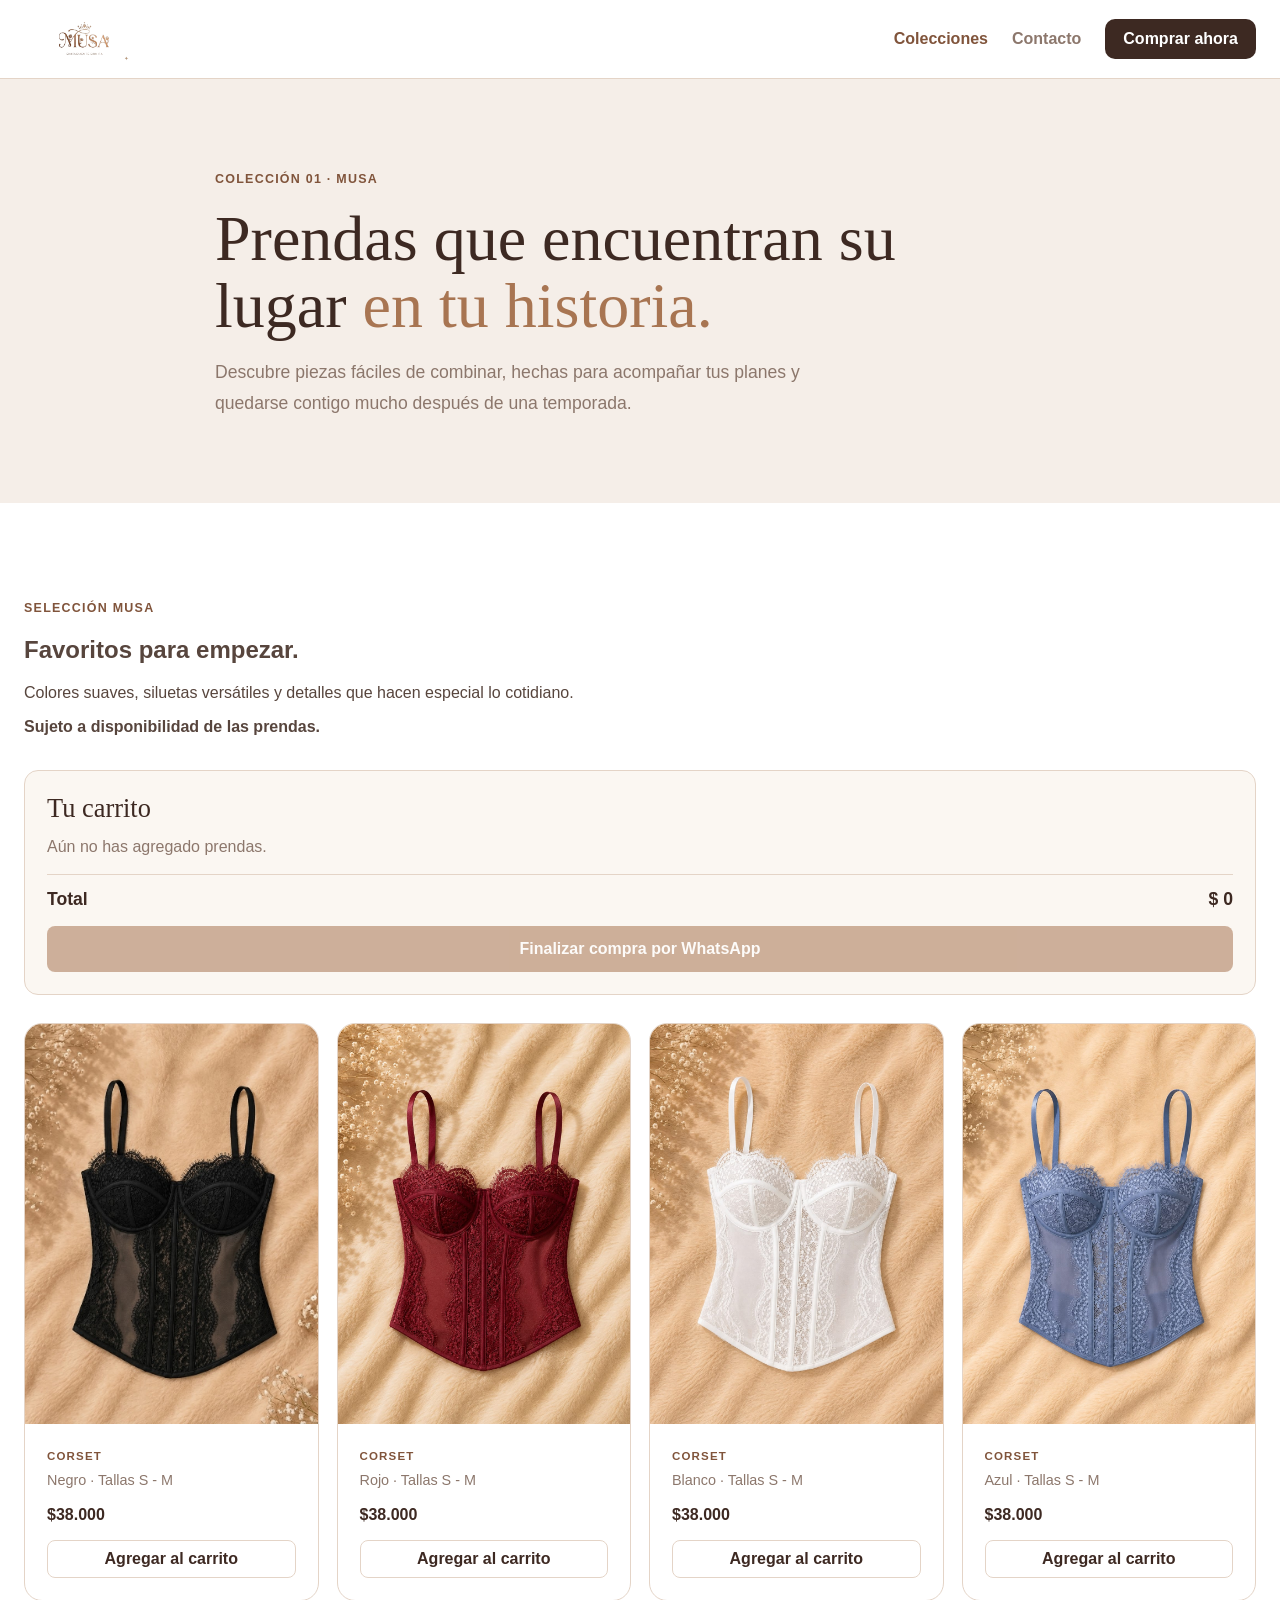
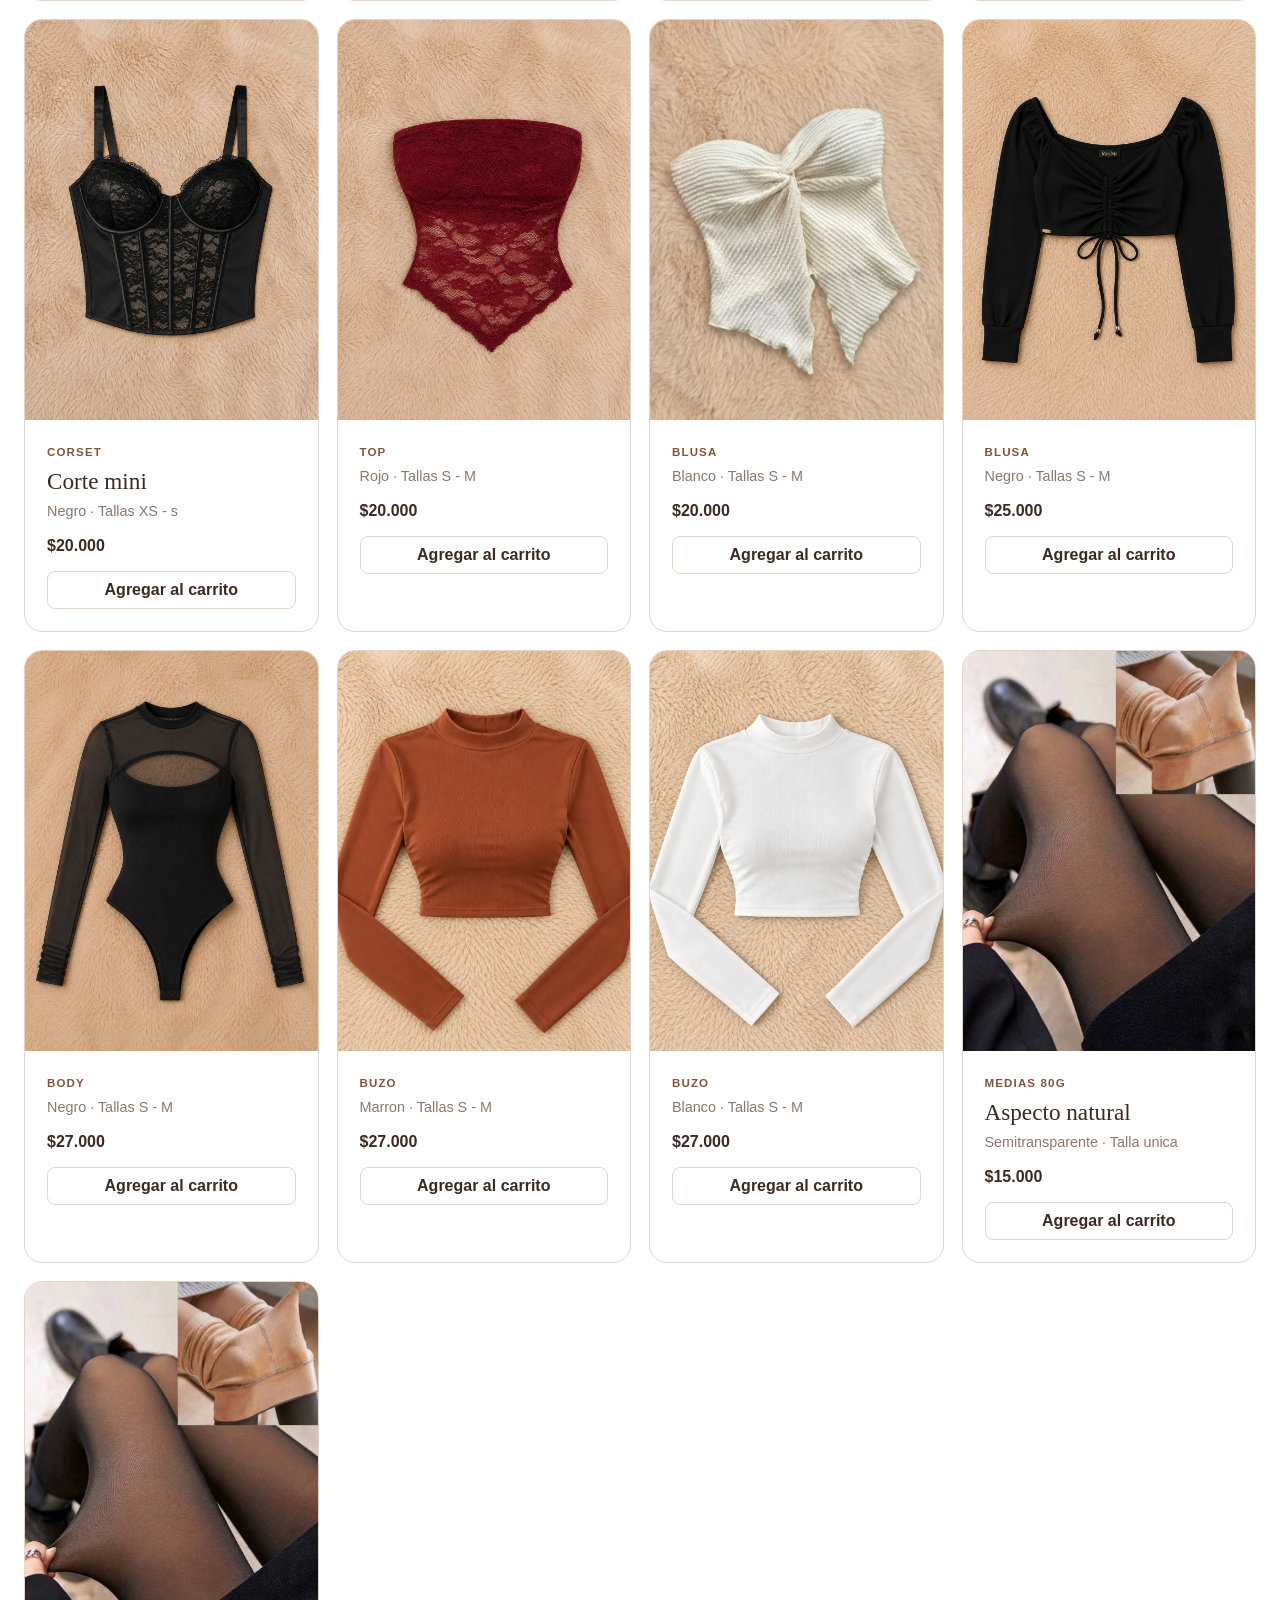
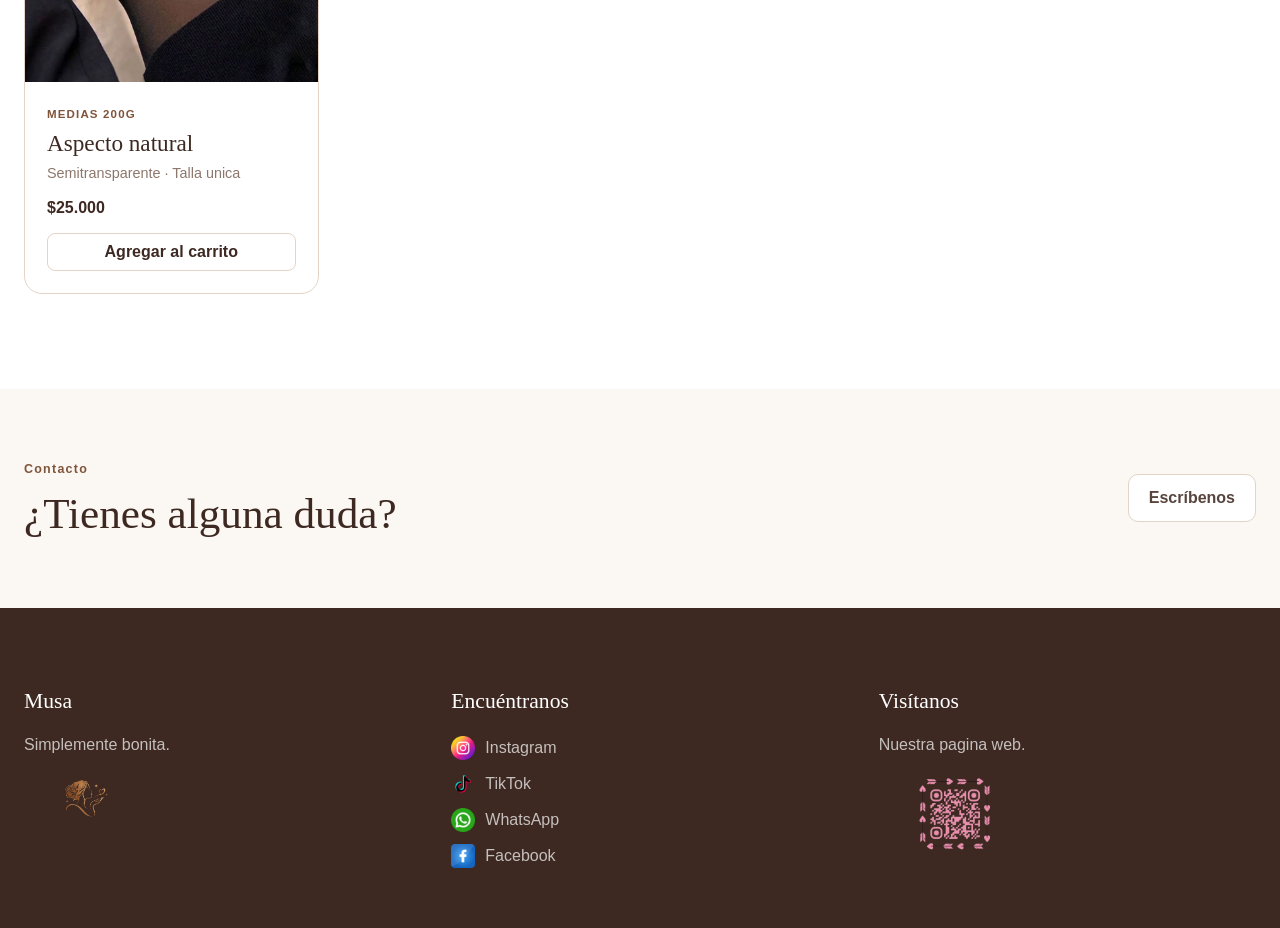
==== colecciones.html @ 5dcdea8c "feat: actualización inventario 6/11/2026" ====
<!DOCTYPE html>
<html lang="es">

<head>
    <meta charset="UTF-8">
    <meta name="viewport" content="width=device-width, initial-scale=1.0">
    <link rel="stylesheet" href="styles.css">
    <title>Colecciones | Musa</title>
</head>

<body class="collection-page">
    <header class="header">
        <div class="container header-container">
            <a class="brand" href="index.html" aria-label="Musa, inicio">
                <img class="brand-logo" src="assets/logo.png" alt="Logo Musa">
            </a>
            <nav class="nav" aria-label="Navegación principal">
                <a class="nav-current" href="colecciones.html" aria-current="page">Colecciones</a>
                <a href="index.html#contacto">Contacto</a>
                <a class="nav-cta" href="#destacados">Comprar ahora</a>
            </nav>
        </div>
    </header>

    <main>
        <section class="collection-hero">
            <div class="container collection-hero-inner">
                <span class="eyebrow">COLECCIÓN 01 · MUSA</span>
                <h1>Prendas que encuentran su lugar <span>en tu historia.</span></h1>
                <p>Descubre piezas fáciles de combinar, hechas para acompañar tus planes y quedarse contigo mucho
                    después de una temporada.</p>
            </div>
        </section>

        <section class="collection-content" id="destacados">
            <div class="container">
                <header class="section-heading collection-heading">
                    <span class="section-label">SELECCIÓN MUSA</span>
                    <h2>Favoritos para empezar.</h2>
                    <p>Colores suaves, siluetas versátiles y detalles que hacen especial lo cotidiano.</p>
                    <p><strong>Sujeto a disponibilidad de las prendas.</strong></p>
                </header>

                <div class="product-grid">

                    <article class="product-card">
                        <div class="product-art"><img src="assets/corsetnegro.jpeg" alt="Corset rojo Musa"></div>
                        <div class="product-info">
                            <span class="product-type">Corset</span>
                            <h3></h3>
                            <p>Negro · Tallas S - M</p>
                            <strong>$38.000</strong>
                        </div>
                    </article>

                    <article class="product-card">
                        <div class="product-art"><img src="assets/corsetrojo.jpeg" alt="Corset rojo Musa"></div>
                        <div class="product-info">
                            <span class="product-type">Corset</span>
                            <h3></h3>
                            <p>Rojo · Tallas S - M</p>
                            <strong>$38.000</strong>
                        </div>
                    </article>

                    <article class="product-card">
                        <div class="product-art"><img src="assets/corsetblanco.jpeg" alt="Corset blanco Musa"></div>
                        <div class="product-info">
                            <span class="product-type">Corset</span>
                            <h3></h3>
                            <p>Blanco · Tallas S - M</p>
                            <strong>$38.000</strong>
                        </div>
                    </article>

                    <article class="product-card">
                        <div class="product-art"><img src="assets/corsetazul.jpeg" alt="Corset azul Musa"></div>
                        <div class="product-info">
                            <span class="product-type">Corset</span>
                            <h3></h3>
                            <p>Azul · Tallas S - M</p>
                            <strong>$38.000</strong>
                        </div>
                    </article>

                    <!-- <article class="product-card">
                        <div class="product-art"><img src="assets/corsetmarron.jpeg" alt="Falda Musa"></div>
                        <div class="product-info">
                            <span class="product-type">Corset</span>
                            <h3></h3>
                            <p>Marron · Tallas S - M</p>
                            <strong>$38.000</strong>
                        </div>
                    </article> -->

                    <article class="product-card">
                        <div class="product-art"><img src="assets/corsetnegrocorto.jpeg" alt="Corset negro corto Musa"></div>
                        <div class="product-info">
                            <span class="product-type">Corset</span>
                            <h3>Corte mini</h3>
                            <p>Negro · Tallas XS - s</p>
                            <strong>$20.000</strong>
                        </div>
                    </article>


                    <article class="product-card">
                        <div class="product-art"><img src="assets/topRojo.jpg" alt=""></div>
                        <div class="product-info">
                            <span class="product-type">Top</span>
                            <h3></h3>
                            <p>Rojo · Tallas S - M</p>
                            <strong>$20.000</strong>
                        </div>
                    </article>

                    <article class="product-card">
                        <div class="product-art"><img src="assets/blusaangel.jpg" alt="Blusa de cuerina Musa"></div>
                        <div class="product-info">
                            <span class="product-type">Blusa</span>
                            <h3></h3>
                            <p>Blanco · Tallas S - M</p>
                            <strong>$20.000</strong>
                        </div>
                    </article>

                    <article class="product-card">
                        <div class="product-art"><img src="assets/blusanegracorta.jpeg" alt="Blusa negra corta Musa"></div>
                        <div class="product-info">
                            <span class="product-type">Blusa</span>
                            <h3></h3>
                            <p>Negro · Tallas S - M</p>
                            <strong>$25.000</strong>
                        </div>
                    </article>


                    <!-- <article class="product-card">
                        <div class="product-art"><img src="assets/blusaMarron.jpg" alt=""></div>
                        <div class="product-info">
                            <span class="product-type">Blusa</span>
                            <h3></h3>
                            <p>Marron · Tallas S - M </p>
                            <strong>$25000</strong>
                        </div>
                    </article>

                    <article class="product-card">
                        <div class="product-art"><img src="assets/blusanegra.jpeg" alt=""></div>
                        <div class="product-info">
                            <span class="product-type">Blusa</span>
                            <h3></h3>
                            <p>Negro · Tallas S - M </p>
                            <strong>$25000</strong>
                        </div>
                    </article> -->

                    <!-- <article class="product-card">
                        <div class="product-art"><img src="assets/blusaBeige.jpg" alt=""></div>
                        <div class="product-info">
                            <span class="product-type">Blusa</span>
                            <h3></h3>
                            <p>Beige · Tallas S - M </p>
                            <strong>$27000</strong>
                        </div>
                    </article> -->

                    <article class="product-card">
                        <div class="product-art"><img src="assets/bodynegro.jpeg" alt=""></div>
                        <div class="product-info">
                            <span class="product-type">Body</span>
                            <h3></h3>
                            <p>Negro · Tallas S - M </p>
                            <strong>$27.000</strong>
                        </div>
                    </article>

                    <!-- <article class="product-card">
                        <div class="product-art"><img src="assets/bodynegro2.jpg" alt=""></div>
                        <div class="product-info">
                            <span class="product-type">Body</span>
                            <h3></h3>
                            <p>Negro · Tallas S - M </p>
                            <strong>$27000</strong>
                        </div>
                    </article> -->

                    <!-- <article class="product-card">
                        <div class="product-art"><img src="assets/faldaCuerina.jpg" alt=""></div>
                        <div class="product-info">
                            <span class="product-type">Falda</span>
                            <h3></h3>
                            <p>Negro · Talla M </p>
                            <strong>$26000</strong>
                        </div>
                    </article>

                    <article class="product-card">
                        <div class="product-art"><img src="assets/faldaConShort.jpg" alt=""></div>
                        <div class="product-info">
                            <span class="product-type">Falda</span>
                            <h3></h3>
                            <p>Negro · Tallas S - M </p>
                            <strong>$27000</strong>
                        </div>
                    </article> -->
                    

                    <article class="product-card">
                        <div class="product-art"><img src="assets/buzoCortoCuelloAltoMarron.jpg" alt=""></div>
                        <div class="product-info">
                            <span class="product-type">Buzo</span>
                            <h3></h3>
                            <p>Marron · Tallas S - M </p>
                            <strong>$27.000</strong>
                        </div>
                    </article>

                    <article class="product-card">
                        <div class="product-art"><img src="assets/buzoCortoCuelloAltoBlanco.jpg" alt=""></div>
                        <div class="product-info">
                            <span class="product-type">Buzo</span>
                            <h3></h3>
                            <p>Blanco · Tallas S - M </p>
                            <strong>$27.000</strong>
                        </div>
                    </article>


                    <article class="product-card">
                        <div class="product-art"><img src="assets/medias.jpg" alt="Corset negro Musa"></div>
                        <div class="product-info">
                            <span class="product-type">Medias 80g</span>
                            <h3>Aspecto natural</h3>
                            <p>Semitransparente · Talla unica</p>
                            <strong>$15.000</strong>
                        </div>
                    </article>

                    <article class="product-card">
                        <div class="product-art"><img src="assets/medias.jpg" alt="Corset negro Musa"></div>
                        <div class="product-info">
                            <span class="product-type">Medias 200g</span>
                            <h3>Aspecto natural</h3>
                            <p>Semitransparente · Talla unica</p>
                            <strong>$25.000</strong>
                        </div>
                    </article>

                </div>
            </div>
        </section>

        <section class="collection-note">
            <div class="container collection-note-inner">
                <div>
                    <span class="section-label">Contacto</span>
                    <h2>
                        ¿Tienes alguna duda?
                    </h2>
                </div>
                <a class="secondary-action" href="https://wa.me/573116019896" target="_blank">Escríbenos</a>
            </div>
        </section>
    </main>

    <footer class="footer" id="contacto">
        <div class="container footer-grid">
            <section>
                <h3>Musa</h3>
                <p>Simplemente bonita.</p>
                <img class="brand-logo" src="assets/beso.png" alt="Logo Musa">
            </section>

            <section>
                <h3>Encuéntranos</h3>
                <div class="social-links">
                    <a href="https://www.instagram.com/musacyj/" target="_blank" rel="noopener">
                        <img src="assets/instagram.png" alt="Instagram">
                        <span>Instagram</span>
                    </a>
                    <a href="https://www.tiktok.com/@musac2002" target="_blank" rel="noopener">
                        <img src="assets/tik-tok.png" alt="TikTok">
                        <span>TikTok</span>
                    </a>
                    <a href="https://wa.me/573116019896" target="_blank" rel="noopener">
                        <img src="assets/whatsapp.png" alt="WhatsApp">
                        <span>WhatsApp</span>
                    </a>
                    <a href="https://www.facebook.com/camila.carlosama.789767" target="_blank" rel="noopener">
                        <img src="assets/facebook.png" alt="Facebook">
                        <span>Facebook</span>
                    </a>
                </div>
            </section>

            <section>
                <h3>Visítanos</h3>
                <p>Nuestra pagina web.</p>
                <a href="https://jeffersoncordobap.github.io/catalogo-musa/" target="_blank"><img class="img-footer" src="assets/catalogo-musa.png" alt="pagina-web"></a>
            </section>
        </div>
    </footer>
    <script src="carrito.js"></script>
</body>

</html>
---- styles.css ----
:root {
    --primary: #a87552;
    --primary-hover: #80543b;
    --primary-light: #f3e6dc;
    --navy: #3d2922;
    --text: #57453d;
    --muted: #8c776c;
    --border: #e4d4c7;
    --soft: #fbf7f2;
    --rose-pale: #f5eee8;
    --radius: 18px;
    --container: 1240px;
    --shadow: 0 12px 30px rgba(126, 67, 84, 0.14);
}

* {
    box-sizing: border-box;
}

html {
    scroll-behavior: smooth;
}

body {
    margin: 0;
    color: var(--text);
    background: #fff;
    font-family: 'Trebuchet MS', Arial, sans-serif;
}

a {
    color: inherit;
    text-decoration: none;
}

.container {
    width: min(calc(100% - 48px), var(--container));
    margin-inline: auto;
}

.header {
    position: sticky;
    top: 0;
    z-index: 1000;
    background: rgba(255, 255, 255, .96);
    border-bottom: 1px solid var(--border);
    backdrop-filter: blur(14px);
}

.header-container {
    min-height: 78px;
    display: flex;
    align-items: center;
    justify-content: space-between;
    gap: 28px;
}


.brand-logo {
    width: 120px;
    height: 56px;
    display: block;
    object-fit: contain;
}

.img-footer {
    width: 150px;
    height: 86px;
    display: block;
    object-fit: contain;
}

.nav {
    display: flex;
    align-items: center;
    gap: 24px;
}

.nav a {
    color: var(--muted);
    font-weight: 600;
}

.nav a:hover {
    color: var(--primary-hover);
}

.nav-cta {
    padding: 11px 18px;
    border-radius: 10px;
    background: var(--navy);
    color: #fff !important;
}

.hero {
    padding: 100px 0 115px;
    overflow: hidden;
    background: linear-gradient(110deg, #fff 0%, #fff 55%, var(--soft) 100%);
}

.hero-grid {
    display: grid;
    grid-template-columns: minmax(0, 1.08fr) minmax(380px, .92fr);
    align-items: center;
    gap: 80px;
}

.eyebrow,
.section-label {
    color: var(--primary-hover);
    font-size: .78rem;
    font-weight: 800;
    letter-spacing: .1em;
}

.hero h1 {
    max-width: 720px;
    margin: 18px 0 0;
    color: var(--navy);
    font-family: Georgia, serif;
    font-size: clamp(3rem,5vw, 5rem);
    font-weight: 400;
    line-height: 1.02;
}

.hero h1 span {
    color: var(--primary);
}

.hero-description {
    max-width: 620px;
    color: var(--muted);
    font-size: 1.12rem;
    line-height: 1.75;
}

.hero-actions {
    display: flex;
    flex-wrap: wrap;
    gap: 14px;
    margin-top: 30px;
}

.primary-action,
.secondary-action {
    padding: 14px 20px;
    border-radius: 10px;
    font-weight: 700;
}

.primary-action {
    background: var(--primary);
    color: #fff;
}

.primary-action:hover,
.cta-button:hover {
    background: var(--primary-hover);
}

.secondary-action {
    border: 1px solid var(--border);
    background: #fff;
}

.logo-space {
    min-height: 430px;
    display: grid;
    place-items: center;
    align-content: center;
    gap: 14px;
    border: 1px dashed var(--primary);
    border-radius: 28px;
    background: var(--rose-pale);
    color: var(--primary);
    text-align: center;
}


.logo-space img {
    width: 100%;
    height: 100%;
    max-width: 100%;
    max-height: 100%;
    object-fit: contain;
    display: block;
}

.about {
    padding: 95px 0;
    background: var(--rose-pale);
}

.about .section-heading {
    margin-bottom: 0;
}

.cta {
    padding: 80px 0;
}

.cta-box {
    display: flex;
    align-items: center;
    justify-content: space-between;
    gap: 40px;
    padding: 42px;
    border-radius: 20px;
    background: var(--navy);
    color: #fff;
}

.cta-box h2 {
    max-width: 780px;
    margin: 10px 0 0;
    font-family: Georgia, serif;
    font-weight: 400;
}

.cta-button {
    padding: 14px 20px;
    border-radius: 10px;
    background: var(--primary);
    color: #fff;
    font-weight: 800;
    white-space: nowrap;
}

.footer {
    padding: 60px 0;
    background: var(--navy);
    color: #fff;
}

.footer-grid {
    display: grid;
    grid-template-columns: repeat(3, 1fr);
    gap: 50px;
}

.footer h3 {
    font-family: Georgia, serif;
    font-size: 1.35rem;
    font-weight: 400;
}

.footer p,
.footer a {
    color: rgba(255, 255, 255, .7);
}

.footer a {
    display: block;
    margin-top: 8px;
}

.social-links {
    display: grid;
    gap: 12px;
}

.social-links a {
    display: flex;
    align-items: center;
    gap: 10px;
    margin-top: 0;
}

.social-links img {
    width: 24px;
    height: 24px;
    object-fit: contain;
}

.social-links a:hover {
    color: var(--primary-light);
}

.nav-current {
    color: var(--primary-hover) !important;
}

.collection-hero {
    padding: 90px 0 84px;
    background: var(--rose-pale);
}

.collection-hero-inner {
    max-width: 850px;
}

.collection-hero h1 {
    max-width: 800px;
    margin: 18px 0;
    color: var(--navy);
    font-family: Georgia, serif;
    font-size: clamp(2.8rem, 5vw, 4.8rem);
    font-weight: 400;
    line-height: 1.05;
}

.collection-hero h1 span {
    color: var(--primary);
}

.collection-hero p {
    max-width: 650px;
    margin: 0;
    color: var(--muted);
    font-size: 1.1rem;
    line-height: 1.75;
}

.collection-content {
    padding: 95px 0;
}

.collection-heading {
    margin-bottom: 34px;
}

.product-grid {
    display: grid;
    grid-template-columns: repeat(4, minmax(0, 1fr));
    gap: 18px;
}

.product-card {
    overflow: hidden;
    border: 1px solid var(--border);
    border-radius: var(--radius);
    background: #fff;
    transition: transform .2s, box-shadow .2s;
}

.product-card:hover {
    transform: translateY(-5px);
    box-shadow: var(--shadow);
}

.product-art {
    height: 400px;
    background: var(--rose-pale);
}

.product-art img {
    width: 100%;
    height: 100%;
    display: block;
    object-fit: cover;
    object-position: center;
}

.product-info {
    padding: 22px;
}

.product-type {
    color: var(--primary-hover);
    font-size: .72rem;
    font-weight: 800;
    letter-spacing: .1em;
    text-transform: uppercase;
}

.product-info h3 {
    margin: 8px 0;
    color: var(--navy);
    font-family: Georgia, serif;
    font-size: 1.45rem;
    font-weight: 400;
}

.product-info p {
    margin: 0 0 18px;
    color: var(--muted);
    font-size: .9rem;
}

.product-info strong {
    color: var(--navy);
}

.collection-note {
    padding: 70px 0;
    background: var(--soft);
}

.collection-note-inner {
    display: flex;
    align-items: center;
    justify-content: space-between;
    gap: 32px;
}

.collection-note h2 {
    max-width: 650px;
    margin: 12px 0 0;
    color: var(--navy);
    font-family: Georgia, serif;
    font-size: clamp(1.8rem, 4vw, 2.7rem);
    font-weight: 400;
}

@media (max-width: 1024px) {
    .hero-grid {
        grid-template-columns: 1fr;
    }

    .logo-space {
        min-height: 300px;
    }
}

@media (max-width: 800px) {
    .header-container {
        align-items: flex-start;
        flex-direction: column;
        padding-block: 16px;
    }

    .nav {
        flex-wrap: wrap;
        gap: 14px 20px;
    }

    .product-grid,
    .footer-grid {
        grid-template-columns: 1fr;
    }

    .cta-box {
        align-items: flex-start;
        flex-direction: column;
    }

    .collection-note-inner {
        align-items: flex-start;
        flex-direction: column;
    }
}

@media (max-width: 640px) {
    .container {
        width: min(calc(100% - 28px), var(--container));
    }

    .hero {
        padding: 70px 0;
    }

    .hero h1 {
        font-size: 2.75rem;
    }
}
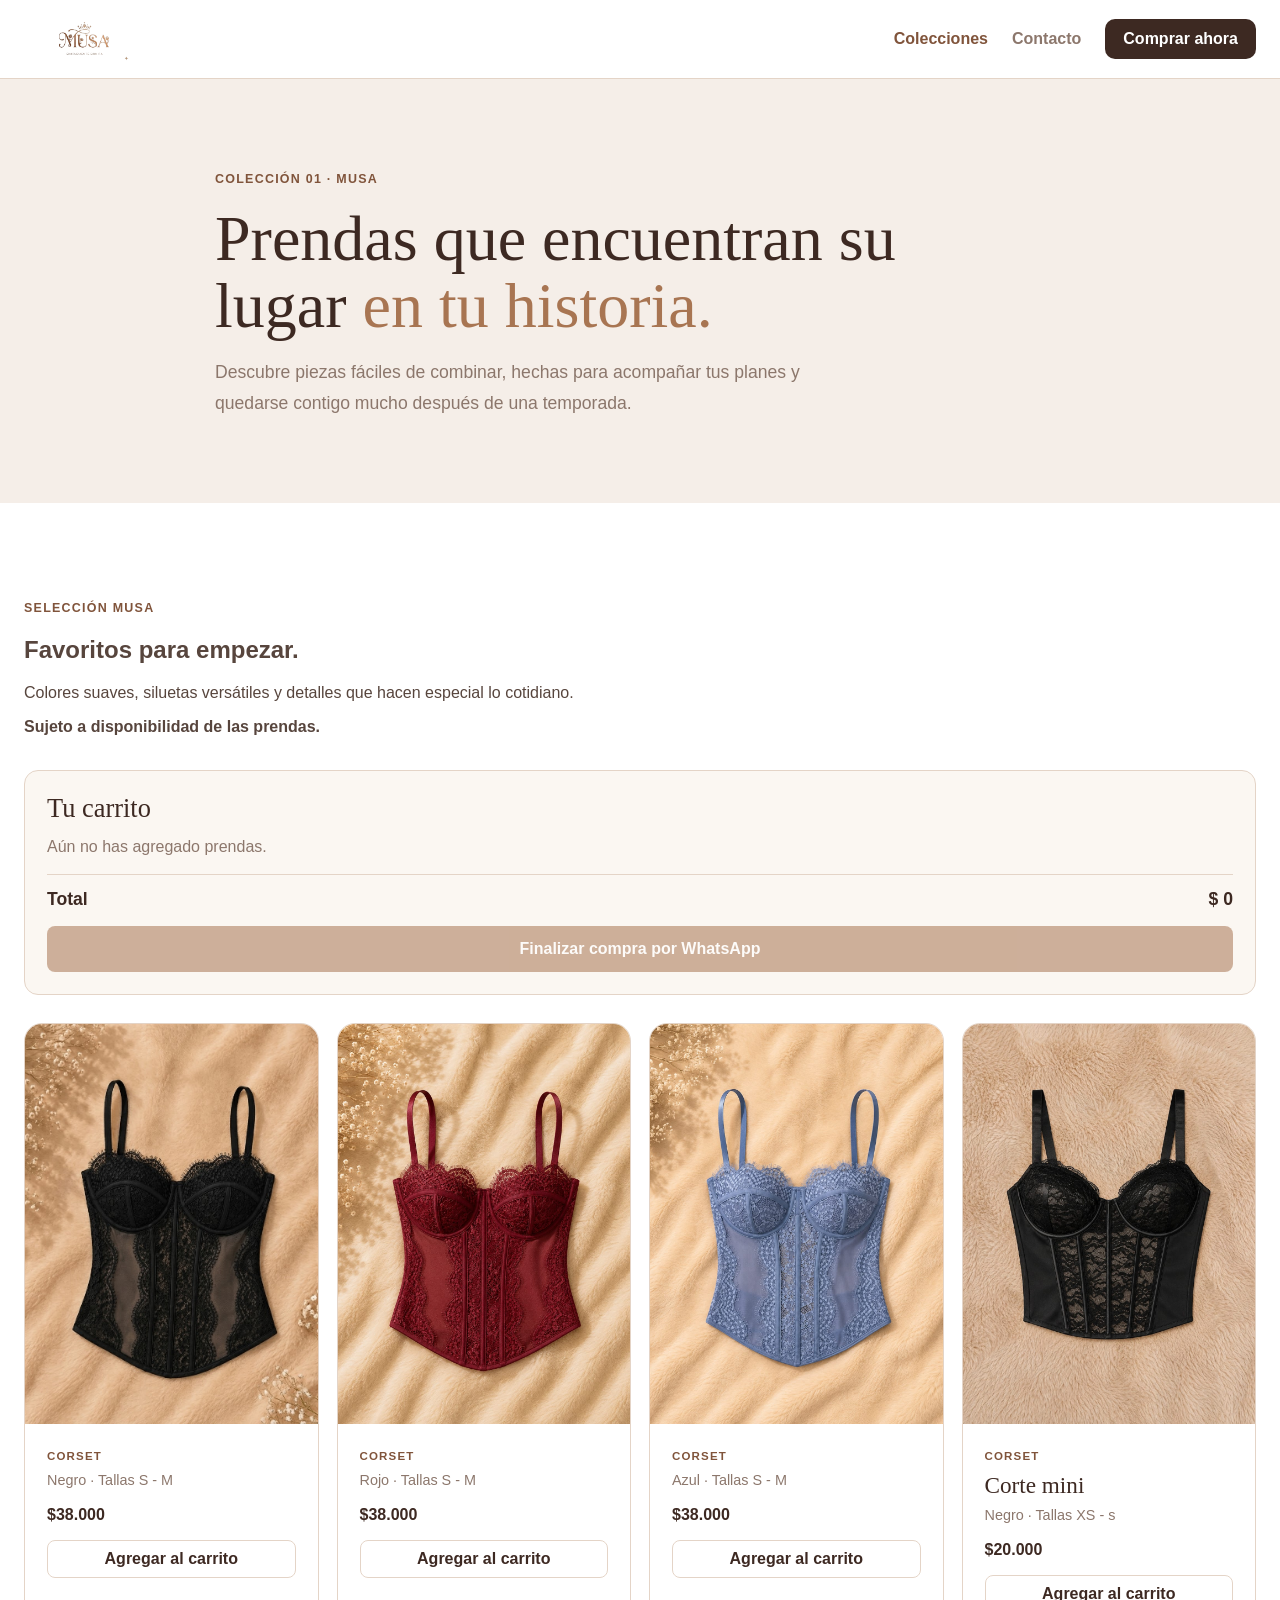
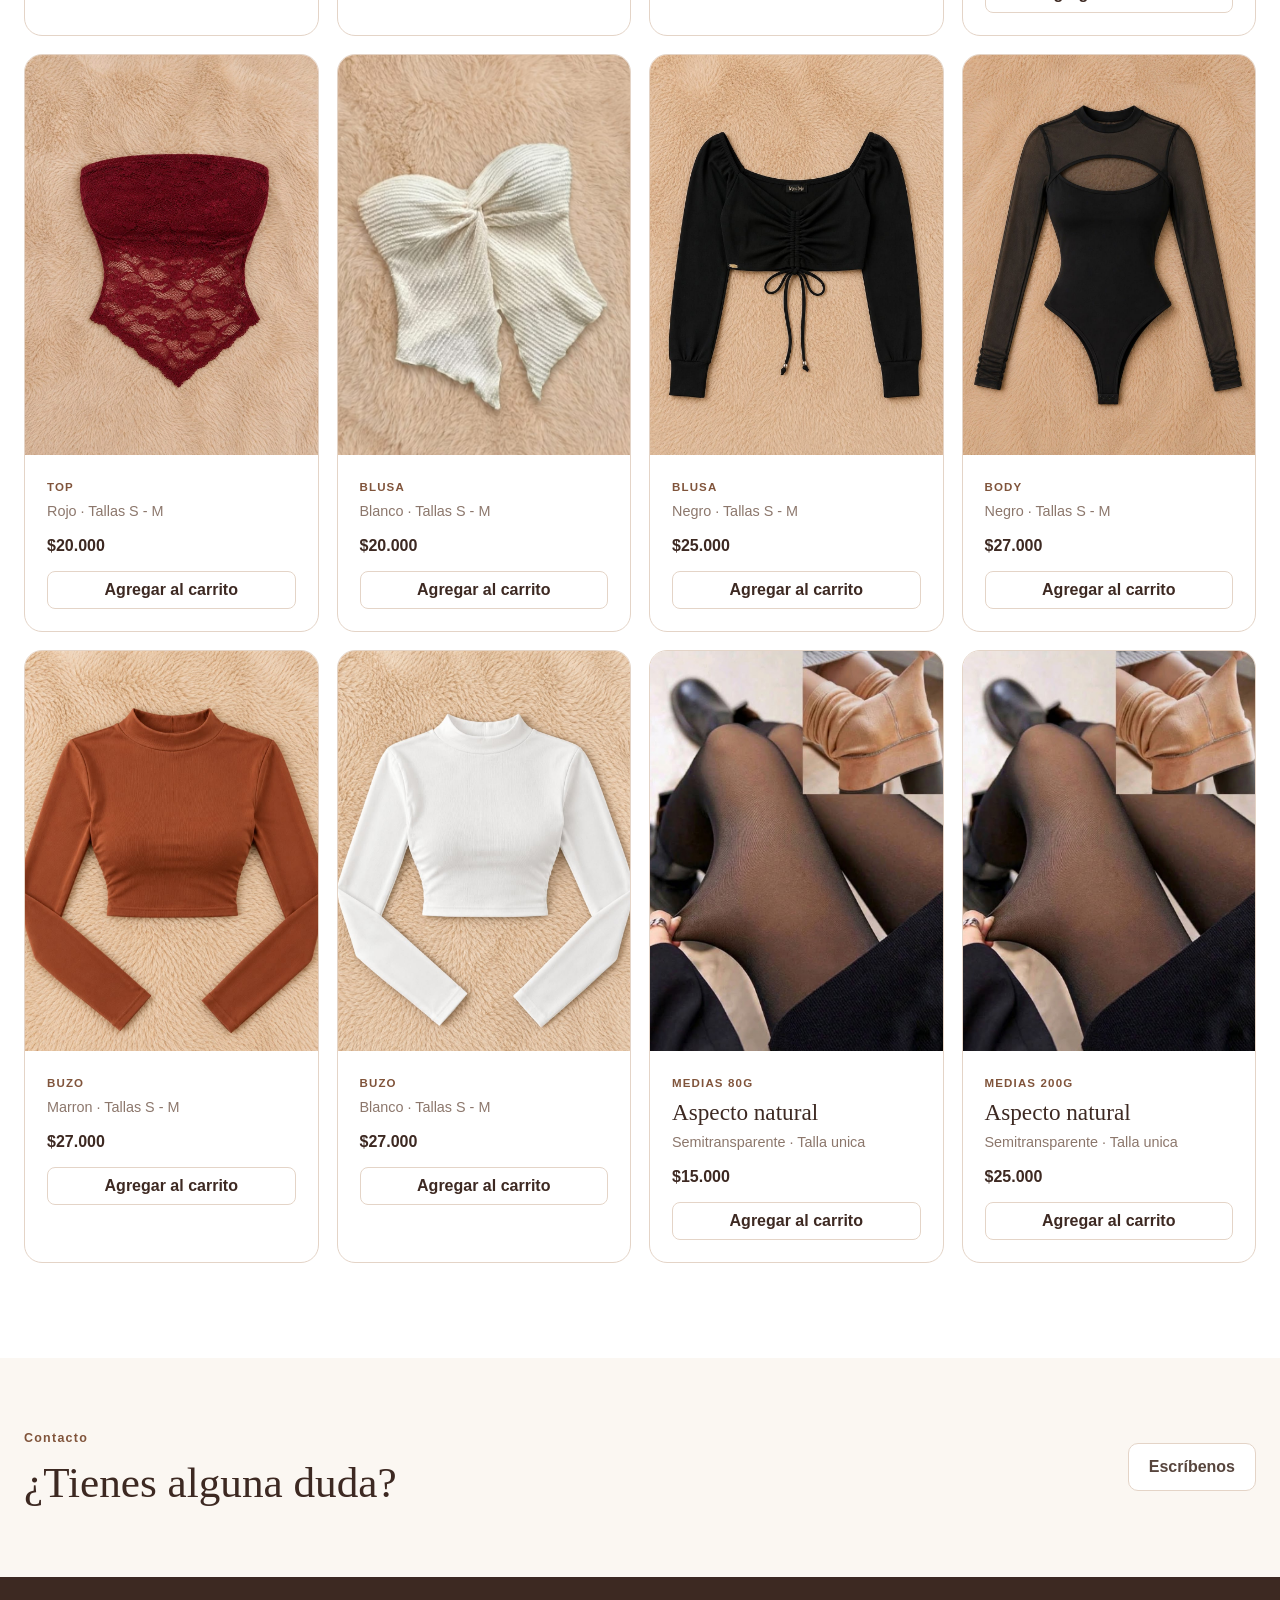
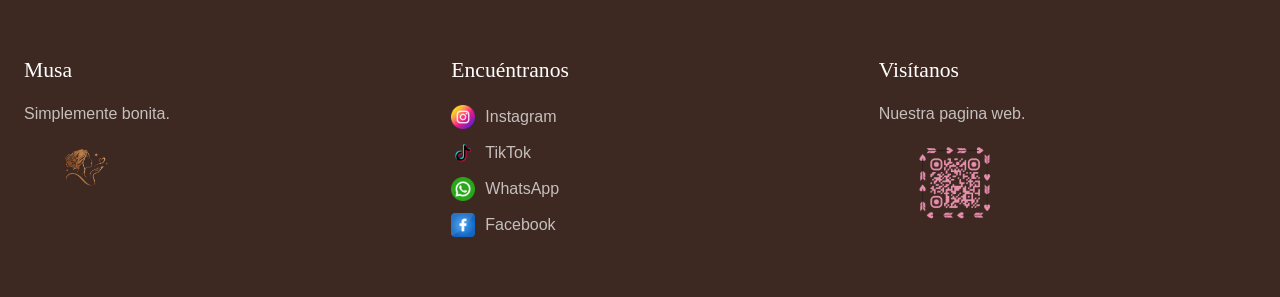
==== commit 8b127320: "feat:actualización 2 inventario 6/11/2026" ====
--- a/colecciones.html
+++ b/colecciones.html
@@ -63,7 +63,7 @@
                         </div>
                     </article>
 
-                    <article class="product-card">
+                    <!-- <article class="product-card">
                         <div class="product-art"><img src="assets/corsetblanco.jpeg" alt="Corset blanco Musa"></div>
                         <div class="product-info">
                             <span class="product-type">Corset</span>
@@ -71,7 +71,7 @@
                             <p>Blanco · Tallas S - M</p>
                             <strong>$38.000</strong>
                         </div>
-                    </article>
+                    </article> -->
 
                     <article class="product-card">
                         <div class="product-art"><img src="assets/corsetazul.jpeg" alt="Corset azul Musa"></div>
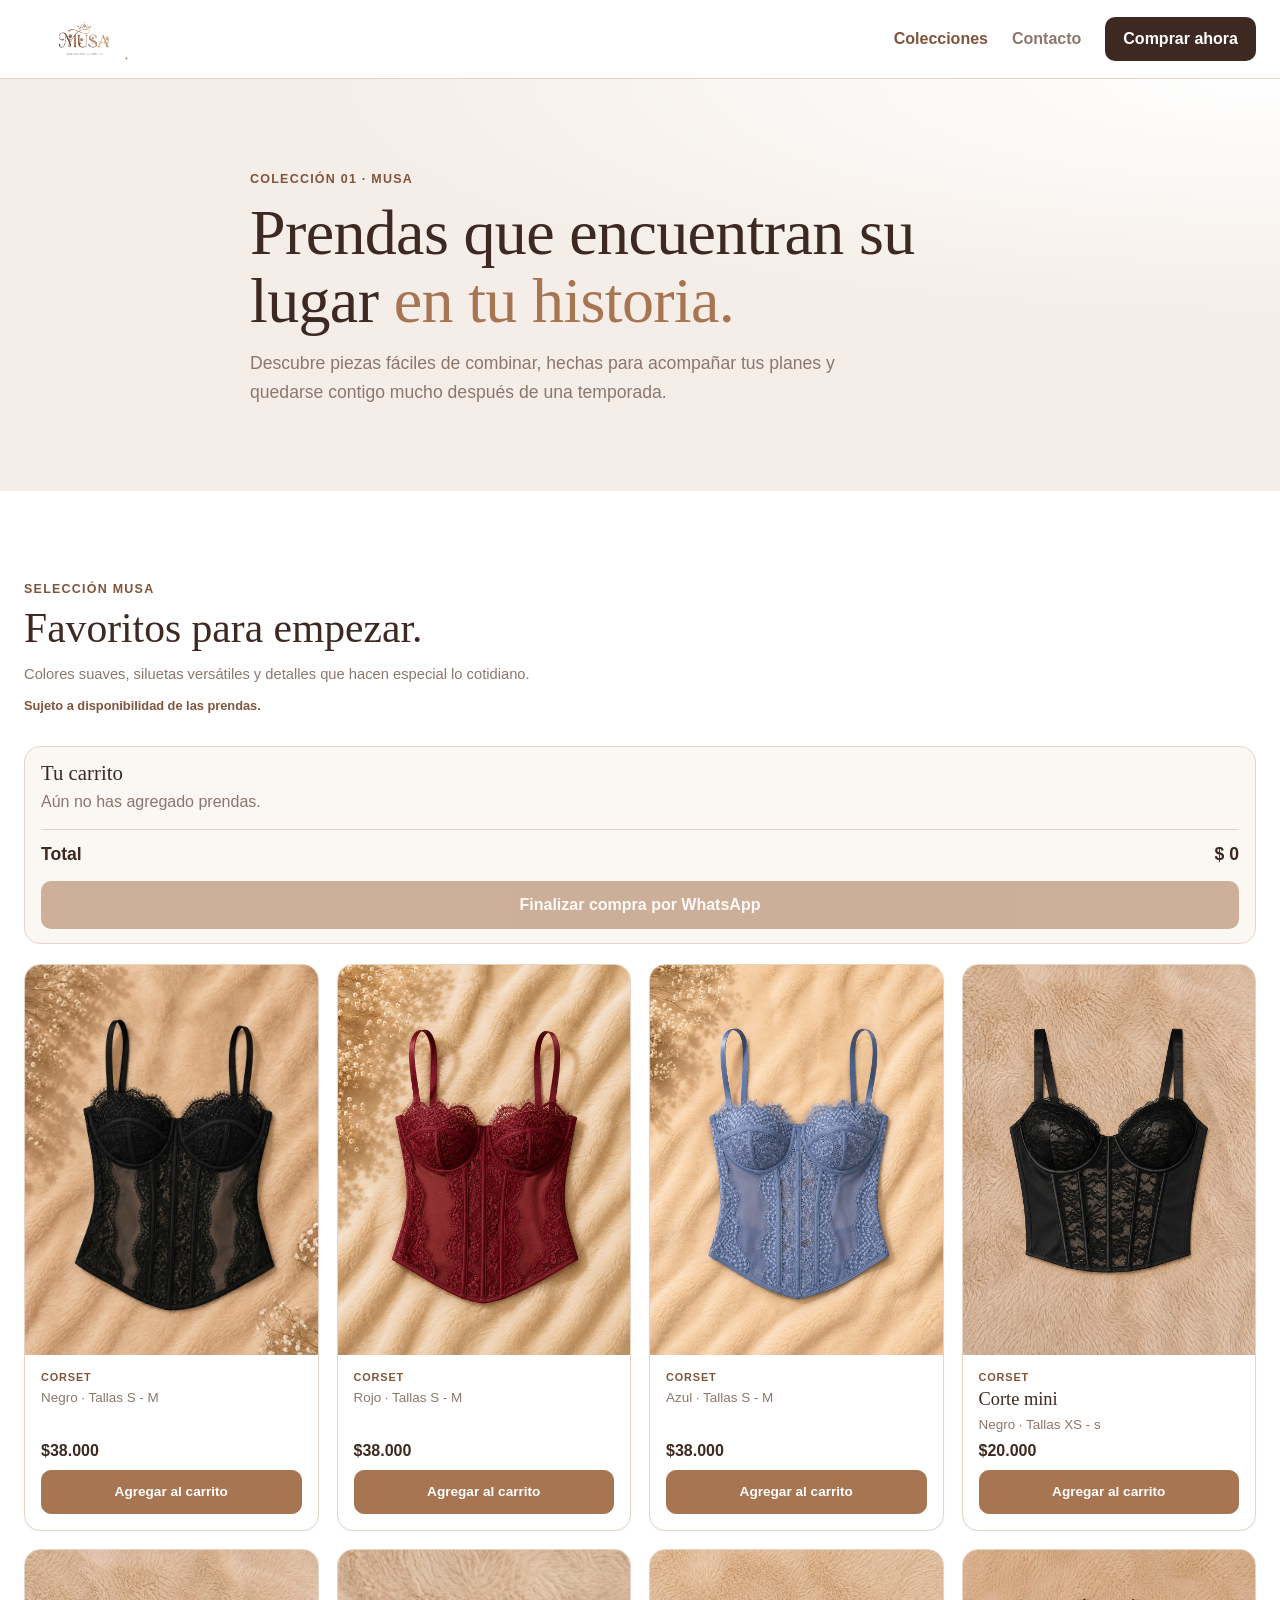
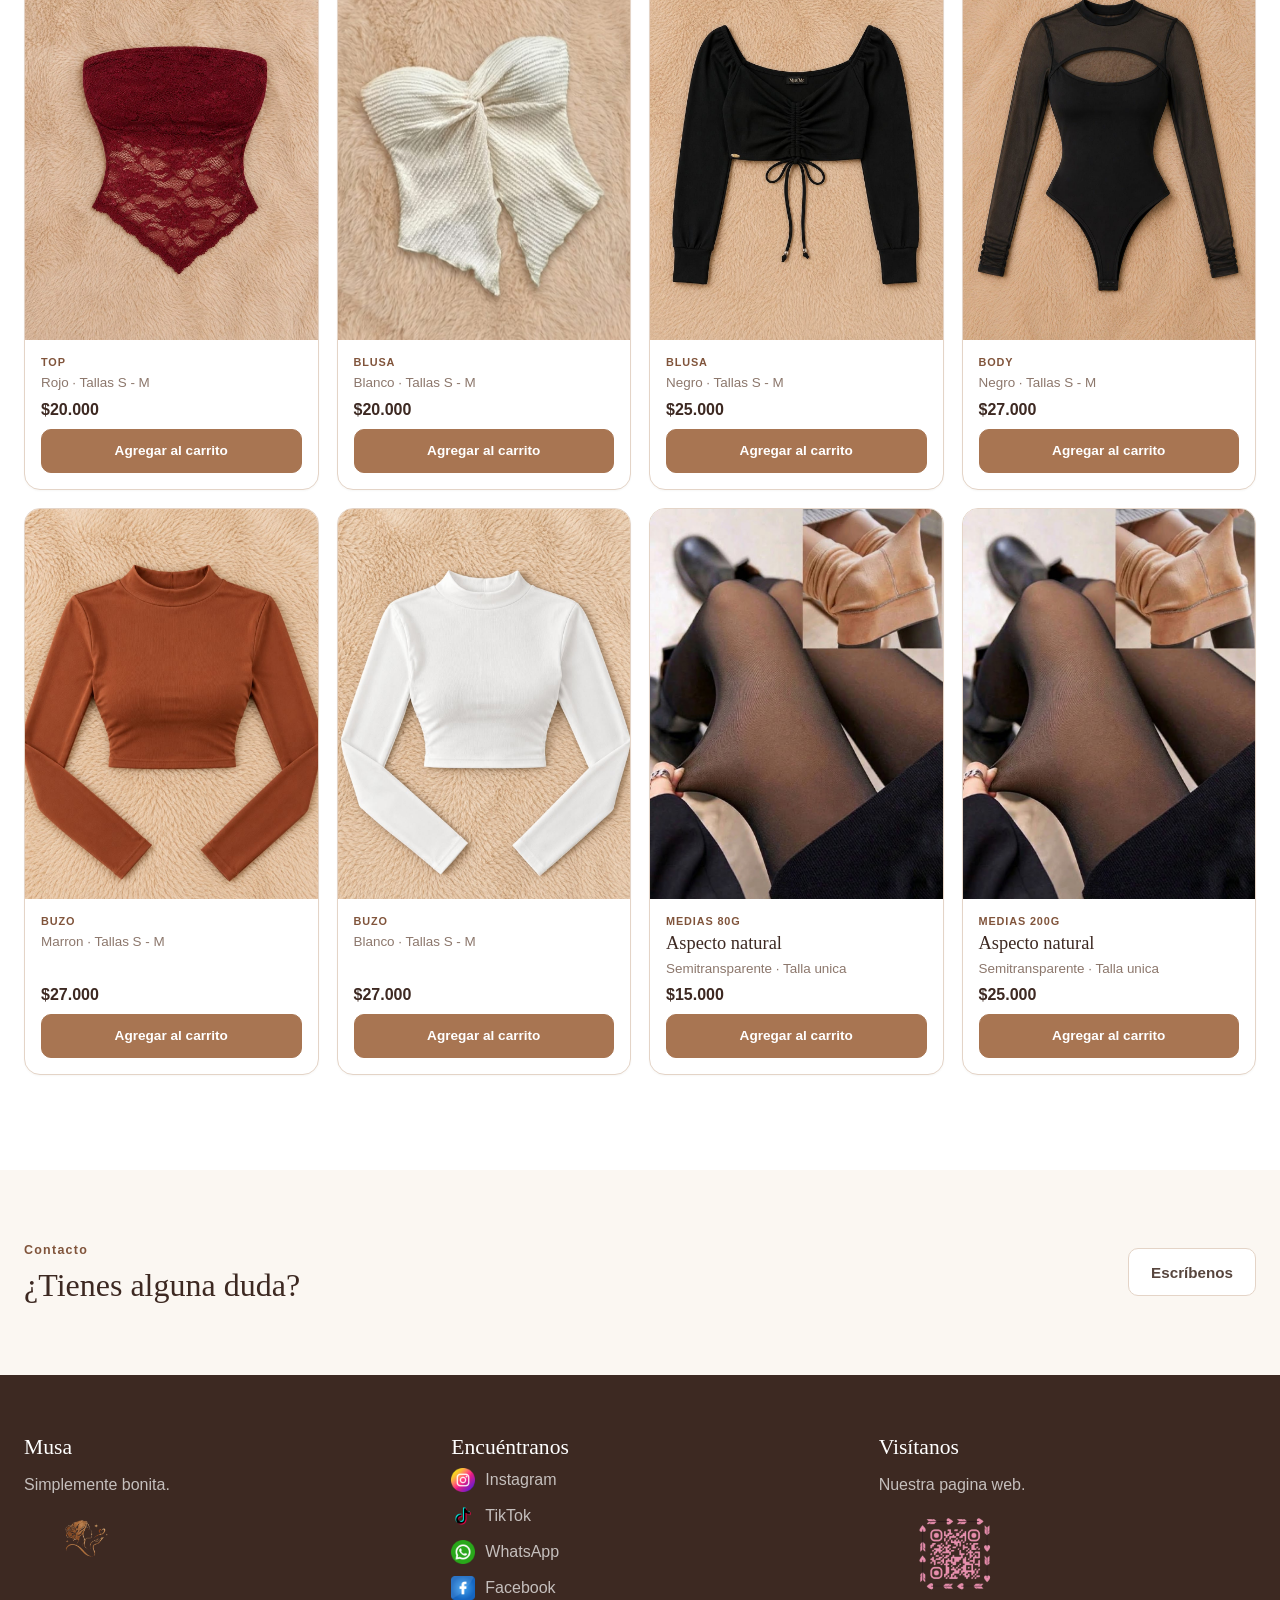
==== commit 501b7c91: "feat: cambio de diseño v1" ====
--- a/colecciones.html
+++ b/colecciones.html
@@ -4,7 +4,9 @@
 <head>
     <meta charset="UTF-8">
     <meta name="viewport" content="width=device-width, initial-scale=1.0">
+    <meta name="theme-color" content="#f5eee8">
     <link rel="stylesheet" href="styles.css">
+    <link rel="stylesheet" href="colecciones.css">
     <title>Colecciones | Musa</title>
 </head>
 
--- a/styles.css
+++ b/styles.css
@@ -280,128 +280,6 @@
     color: var(--primary-hover) !important;
 }
 
-.collection-hero {
-    padding: 90px 0 84px;
-    background: var(--rose-pale);
-}
-
-.collection-hero-inner {
-    max-width: 850px;
-}
-
-.collection-hero h1 {
-    max-width: 800px;
-    margin: 18px 0;
-    color: var(--navy);
-    font-family: Georgia, serif;
-    font-size: clamp(2.8rem, 5vw, 4.8rem);
-    font-weight: 400;
-    line-height: 1.05;
-}
-
-.collection-hero h1 span {
-    color: var(--primary);
-}
-
-.collection-hero p {
-    max-width: 650px;
-    margin: 0;
-    color: var(--muted);
-    font-size: 1.1rem;
-    line-height: 1.75;
-}
-
-.collection-content {
-    padding: 95px 0;
-}
-
-.collection-heading {
-    margin-bottom: 34px;
-}
-
-.product-grid {
-    display: grid;
-    grid-template-columns: repeat(4, minmax(0, 1fr));
-    gap: 18px;
-}
-
-.product-card {
-    overflow: hidden;
-    border: 1px solid var(--border);
-    border-radius: var(--radius);
-    background: #fff;
-    transition: transform .2s, box-shadow .2s;
-}
-
-.product-card:hover {
-    transform: translateY(-5px);
-    box-shadow: var(--shadow);
-}
-
-.product-art {
-    height: 400px;
-    background: var(--rose-pale);
-}
-
-.product-art img {
-    width: 100%;
-    height: 100%;
-    display: block;
-    object-fit: cover;
-    object-position: center;
-}
-
-.product-info {
-    padding: 22px;
-}
-
-.product-type {
-    color: var(--primary-hover);
-    font-size: .72rem;
-    font-weight: 800;
-    letter-spacing: .1em;
-    text-transform: uppercase;
-}
-
-.product-info h3 {
-    margin: 8px 0;
-    color: var(--navy);
-    font-family: Georgia, serif;
-    font-size: 1.45rem;
-    font-weight: 400;
-}
-
-.product-info p {
-    margin: 0 0 18px;
-    color: var(--muted);
-    font-size: .9rem;
-}
-
-.product-info strong {
-    color: var(--navy);
-}
-
-.collection-note {
-    padding: 70px 0;
-    background: var(--soft);
-}
-
-.collection-note-inner {
-    display: flex;
-    align-items: center;
-    justify-content: space-between;
-    gap: 32px;
-}
-
-.collection-note h2 {
-    max-width: 650px;
-    margin: 12px 0 0;
-    color: var(--navy);
-    font-family: Georgia, serif;
-    font-size: clamp(1.8rem, 4vw, 2.7rem);
-    font-weight: 400;
-}
-
 @media (max-width: 1024px) {
     .hero-grid {
         grid-template-columns: 1fr;
@@ -424,7 +302,6 @@
         gap: 14px 20px;
     }
 
-    .product-grid,
     .footer-grid {
         grid-template-columns: 1fr;
     }
@@ -433,11 +310,6 @@
         align-items: flex-start;
         flex-direction: column;
     }
-
-    .collection-note-inner {
-        align-items: flex-start;
-        flex-direction: column;
-    }
 }
 
 @media (max-width: 640px) {
--- a/colecciones.css
+++ b/colecciones.css
@@ -0,0 +1,534 @@
+/* =========================================================
+   COLECCIONES · MUSA
+   Estilos exclusivos de colecciones.html
+   Enfoque mobile-first: la base está pensada para celular
+   y se amplía con media queries (min-width) para tablet/escritorio.
+   ========================================================= */
+
+.collection-page {
+    -webkit-text-size-adjust: 100%;
+    text-size-adjust: 100%;
+}
+
+/* ---------------------------------------------------------
+   HEADER
+   En celular se mantiene compacto en una sola línea:
+   logo + Contacto + Comprar ahora. El enlace "Colecciones"
+   se oculta porque ya estamos en esa página.
+   --------------------------------------------------------- */
+.collection-page .header .header-container {
+    min-height: 60px;
+    flex-direction: row;
+    align-items: center;
+    gap: 10px;
+    padding-block: 8px;
+}
+
+.collection-page .header .brand-logo {
+    width: 78px;
+    height: 40px;
+}
+
+.collection-page .header .nav {
+    flex: 1;
+    flex-wrap: nowrap;
+    justify-content: flex-end;
+    gap: 2px;
+}
+
+.collection-page .header .nav a {
+    display: inline-flex;
+    align-items: center;
+    justify-content: center;
+    min-height: 44px;
+    padding: 0 8px;
+    font-size: .86rem;
+    white-space: nowrap;
+}
+
+.collection-page .header .nav .nav-current {
+    display: none;
+}
+
+.collection-page .header .nav .nav-cta {
+    padding: 0 13px;
+    border-radius: 999px;
+}
+
+/* ---------------------------------------------------------
+   HERO DE COLECCIÓN
+   --------------------------------------------------------- */
+.collection-hero {
+    padding: 46px 0 40px;
+    background:
+        radial-gradient(130% 100% at 100% 0%, #fff 0%, transparent 58%),
+        var(--rose-pale);
+}
+
+.collection-hero-inner {
+    max-width: 780px;
+}
+
+.collection-hero h1 {
+    max-width: 800px;
+    margin: 12px 0 14px;
+    color: var(--navy);
+    font-family: Georgia, serif;
+    font-size: clamp(2.05rem, 9vw, 3rem);
+    font-weight: 400;
+    line-height: 1.06;
+    letter-spacing: -.01em;
+}
+
+.collection-hero h1 span {
+    color: var(--primary);
+}
+
+.collection-hero p {
+    max-width: 60ch;
+    margin: 0;
+    color: var(--muted);
+    font-size: .98rem;
+    line-height: 1.65;
+}
+
+/* ---------------------------------------------------------
+   CONTENIDO Y ENCABEZADO DE SECCIÓN
+   --------------------------------------------------------- */
+.collection-content {
+    padding: 40px 0 48px;
+    scroll-margin-top: 76px;
+}
+
+.collection-heading {
+    margin-bottom: 22px;
+}
+
+.collection-heading h2 {
+    margin: 8px 0 10px;
+    color: var(--navy);
+    font-family: Georgia, serif;
+    font-size: clamp(1.65rem, 7vw, 2.2rem);
+    font-weight: 400;
+    line-height: 1.15;
+}
+
+.collection-heading p {
+    margin: 0 0 8px;
+    color: var(--muted);
+    font-size: .92rem;
+    line-height: 1.6;
+}
+
+.collection-heading p:last-child {
+    margin-bottom: 0;
+}
+
+.collection-heading strong {
+    color: var(--primary-hover);
+    font-size: .8rem;
+}
+
+/* ---------------------------------------------------------
+   CARRITO (el HTML lo genera carrito.js)
+   Se refuerza el tamaño táctil de los controles en celular.
+   --------------------------------------------------------- */
+.collection-page .musa-cart {
+    margin: 0 0 20px;
+    padding: 14px 16px;
+    border-radius: 16px;
+}
+
+.collection-page .musa-cart h2 {
+    margin-bottom: 8px;
+    font-size: 1.3rem;
+}
+
+.collection-page .musa-cart-button,
+.collection-page .musa-cart-remove {
+    min-height: 44px;
+}
+
+.collection-page .musa-cart-button {
+    width: 44px;
+}
+
+.collection-page .musa-checkout {
+    min-height: 48px;
+    border-radius: 10px;
+}
+
+/* ---------------------------------------------------------
+   PRODUCTOS
+   En celular: 2 columnas. Luego 3 en tablet y 4 en escritorio.
+   --------------------------------------------------------- */
+.product-grid {
+    display: grid;
+    grid-template-columns: repeat(2, minmax(0, 1fr));
+    gap: 12px;
+}
+
+.product-card {
+    display: flex;
+    flex-direction: column;
+    overflow: hidden;
+    border: 1px solid var(--border);
+    border-radius: 16px;
+    background: #fff;
+    box-shadow: 0 1px 2px rgba(61, 41, 34, .04);
+}
+
+.product-art {
+    position: relative;
+    flex-shrink: 0;
+    height: auto;
+    aspect-ratio: 3 / 4;
+    overflow: hidden;
+    background: var(--rose-pale);
+}
+
+/* carrito.js envuelve la imagen en un <button>: ambos deben llenar la tarjeta */
+.product-art > img,
+.product-art > .musa-image-button {
+    position: absolute;
+    inset: 0;
+    width: 100%;
+    height: 100%;
+}
+
+.product-art img {
+    width: 100%;
+    height: 100%;
+    display: block;
+    object-fit: cover;
+    object-position: center;
+}
+
+.product-info {
+    display: flex;
+    flex: 1;
+    flex-direction: column;
+    padding: 12px;
+}
+
+.product-type {
+    color: var(--primary-hover);
+    font-size: .62rem;
+    font-weight: 800;
+    line-height: 1.2;
+    letter-spacing: .08em;
+    text-transform: uppercase;
+}
+
+.product-info h3 {
+    margin: 4px 0 0;
+    color: var(--navy);
+    font-family: Georgia, serif;
+    font-size: 1.02rem;
+    font-weight: 400;
+    line-height: 1.25;
+}
+
+/* Muchas prendas no tienen nombre: evita un espacio vacío */
+.product-info h3:empty {
+    display: none;
+}
+
+.product-info p {
+    margin: 4px 0 0;
+    color: var(--muted);
+    font-size: .76rem;
+    line-height: 1.45;
+}
+
+.product-info strong {
+    margin-top: auto;
+    padding-top: 8px;
+    color: var(--navy);
+    font-size: 1rem;
+}
+
+/* Botón táctil: 44px de alto mínimo recomendado en móvil */
+.product-info .musa-add-button {
+    min-height: 44px;
+    margin-top: 10px;
+    padding: 8px 6px;
+    border: 1px solid var(--primary);
+    border-radius: 10px;
+    background: var(--primary);
+    color: #fff;
+    font-size: .76rem;
+    font-weight: 700;
+    line-height: 1.2;
+}
+
+.product-info .musa-add-button:hover:not(:disabled) {
+    border-color: var(--primary-hover);
+    background: var(--primary-hover);
+}
+
+.product-info .musa-add-button:disabled {
+    border-color: var(--border);
+    background: #fff;
+    color: var(--muted);
+    cursor: not-allowed;
+}
+
+/* Solo aplicamos efectos hover en dispositivos con puntero fino */
+@media (hover: hover) and (pointer: fine) {
+    .product-card {
+        transition: transform .2s ease, box-shadow .2s ease;
+    }
+
+    .product-card:hover {
+        transform: translateY(-4px);
+        box-shadow: var(--shadow);
+    }
+
+    .product-art img {
+        transition: transform .35s ease;
+    }
+
+    .product-card:hover .product-art img {
+        transform: scale(1.03);
+    }
+}
+
+/* ---------------------------------------------------------
+   NOTA DE CONTACTO
+   --------------------------------------------------------- */
+.collection-note {
+    padding: 40px 0;
+    background: var(--soft);
+}
+
+.collection-note-inner {
+    display: flex;
+    flex-direction: column;
+    align-items: stretch;
+    gap: 18px;
+}
+
+.collection-note h2 {
+    max-width: 650px;
+    margin: 8px 0 0;
+    color: var(--navy);
+    font-family: Georgia, serif;
+    font-size: clamp(1.55rem, 6vw, 2rem);
+    font-weight: 400;
+    line-height: 1.2;
+}
+
+.collection-note .secondary-action {
+    display: inline-flex;
+    align-items: center;
+    justify-content: center;
+    min-height: 48px;
+    padding: 12px 22px;
+    border-radius: 999px;
+    font-size: .95rem;
+}
+
+/* ---------------------------------------------------------
+   FOOTER
+   --------------------------------------------------------- */
+.collection-page .footer {
+    padding: 40px 0 calc(40px + env(safe-area-inset-bottom));
+}
+
+.collection-page .footer-grid {
+    grid-template-columns: 1fr;
+    gap: 28px;
+}
+
+.collection-page .footer h3 {
+    margin: 0 0 8px;
+}
+
+/* ---------------------------------------------------------
+   TABLET
+   --------------------------------------------------------- */
+@media (min-width: 560px) {
+    .collection-page .header .header-container {
+        min-height: 68px;
+        gap: 16px;
+        padding-block: 10px;
+    }
+
+    .collection-page .header .brand-logo {
+        width: 98px;
+        height: 46px;
+    }
+
+    .collection-page .header .nav {
+        gap: 8px;
+    }
+
+    .collection-page .header .nav a {
+        padding: 0 10px;
+        font-size: .9rem;
+    }
+
+    .collection-page .header .nav .nav-current {
+        display: inline-flex;
+    }
+
+    .collection-hero {
+        padding: 56px 0 52px;
+    }
+
+    .collection-hero h1 {
+        font-size: clamp(2.6rem, 6.2vw, 3.6rem);
+    }
+
+    .collection-hero p {
+        font-size: 1.04rem;
+    }
+
+    .collection-content {
+        padding: 56px 0 64px;
+        scroll-margin-top: 88px;
+    }
+
+    .collection-heading {
+        margin-bottom: 28px;
+    }
+
+    .collection-heading h2 {
+        font-size: clamp(2rem, 4.5vw, 2.6rem);
+    }
+
+    .product-grid {
+        grid-template-columns: repeat(3, minmax(0, 1fr));
+        gap: 16px;
+    }
+
+    .product-info {
+        padding: 16px;
+    }
+
+    .product-type {
+        font-size: .68rem;
+    }
+
+    .product-info h3 {
+        font-size: 1.15rem;
+    }
+
+    .product-info p {
+        font-size: .84rem;
+    }
+
+    .product-info .musa-add-button {
+        padding: 8px 10px;
+        font-size: .85rem;
+    }
+
+    .collection-note {
+        padding: 56px 0;
+    }
+
+    .collection-note-inner {
+        flex-direction: row;
+        align-items: center;
+        justify-content: space-between;
+        gap: 28px;
+    }
+
+    .collection-note .secondary-action {
+        flex: 0 0 auto;
+        border-radius: 10px;
+    }
+
+    .collection-page .footer {
+        padding: 52px 0;
+    }
+}
+
+/* ---------------------------------------------------------
+   ESCRITORIO
+   --------------------------------------------------------- */
+@media (min-width: 900px) {
+    .collection-page .header .header-container {
+        min-height: 78px;
+        gap: 28px;
+        padding-block: 0;
+    }
+
+    .collection-page .header .brand-logo {
+        width: 120px;
+        height: 56px;
+    }
+
+    .collection-page .header .nav {
+        gap: 24px;
+    }
+
+    .collection-page .header .nav a {
+        padding: 0;
+        font-size: 1rem;
+    }
+
+    .collection-page .header .nav .nav-cta {
+        padding: 11px 18px;
+        border-radius: 10px;
+    }
+
+    .collection-hero {
+        padding: 90px 0 84px;
+    }
+
+    .collection-hero h1 {
+        font-size: clamp(2.8rem, 5vw, 4.8rem);
+    }
+
+    .collection-hero p {
+        font-size: 1.1rem;
+    }
+
+    .collection-content {
+        padding: 80px 0 88px;
+    }
+
+    .product-grid {
+        grid-template-columns: repeat(4, minmax(0, 1fr));
+        gap: 18px;
+    }
+
+    .collection-note {
+        padding: 70px 0;
+    }
+
+    .collection-page .footer {
+        padding: 60px 0;
+    }
+
+    .collection-page .footer-grid {
+        grid-template-columns: repeat(3, 1fr);
+        gap: 50px;
+    }
+}
+
+@media (min-width: 1100px) {
+    .collection-content {
+        padding: 88px 0 95px;
+    }
+}
+
+/* ---------------------------------------------------------
+   ACCESIBILIDAD
+   --------------------------------------------------------- */
+@media (prefers-reduced-motion: reduce) {
+    .product-card,
+    .product-art img {
+        transition: none;
+    }
+
+    .product-card:hover {
+        transform: none;
+    }
+
+    .product-card:hover .product-art img {
+        transform: none;
+    }
+}
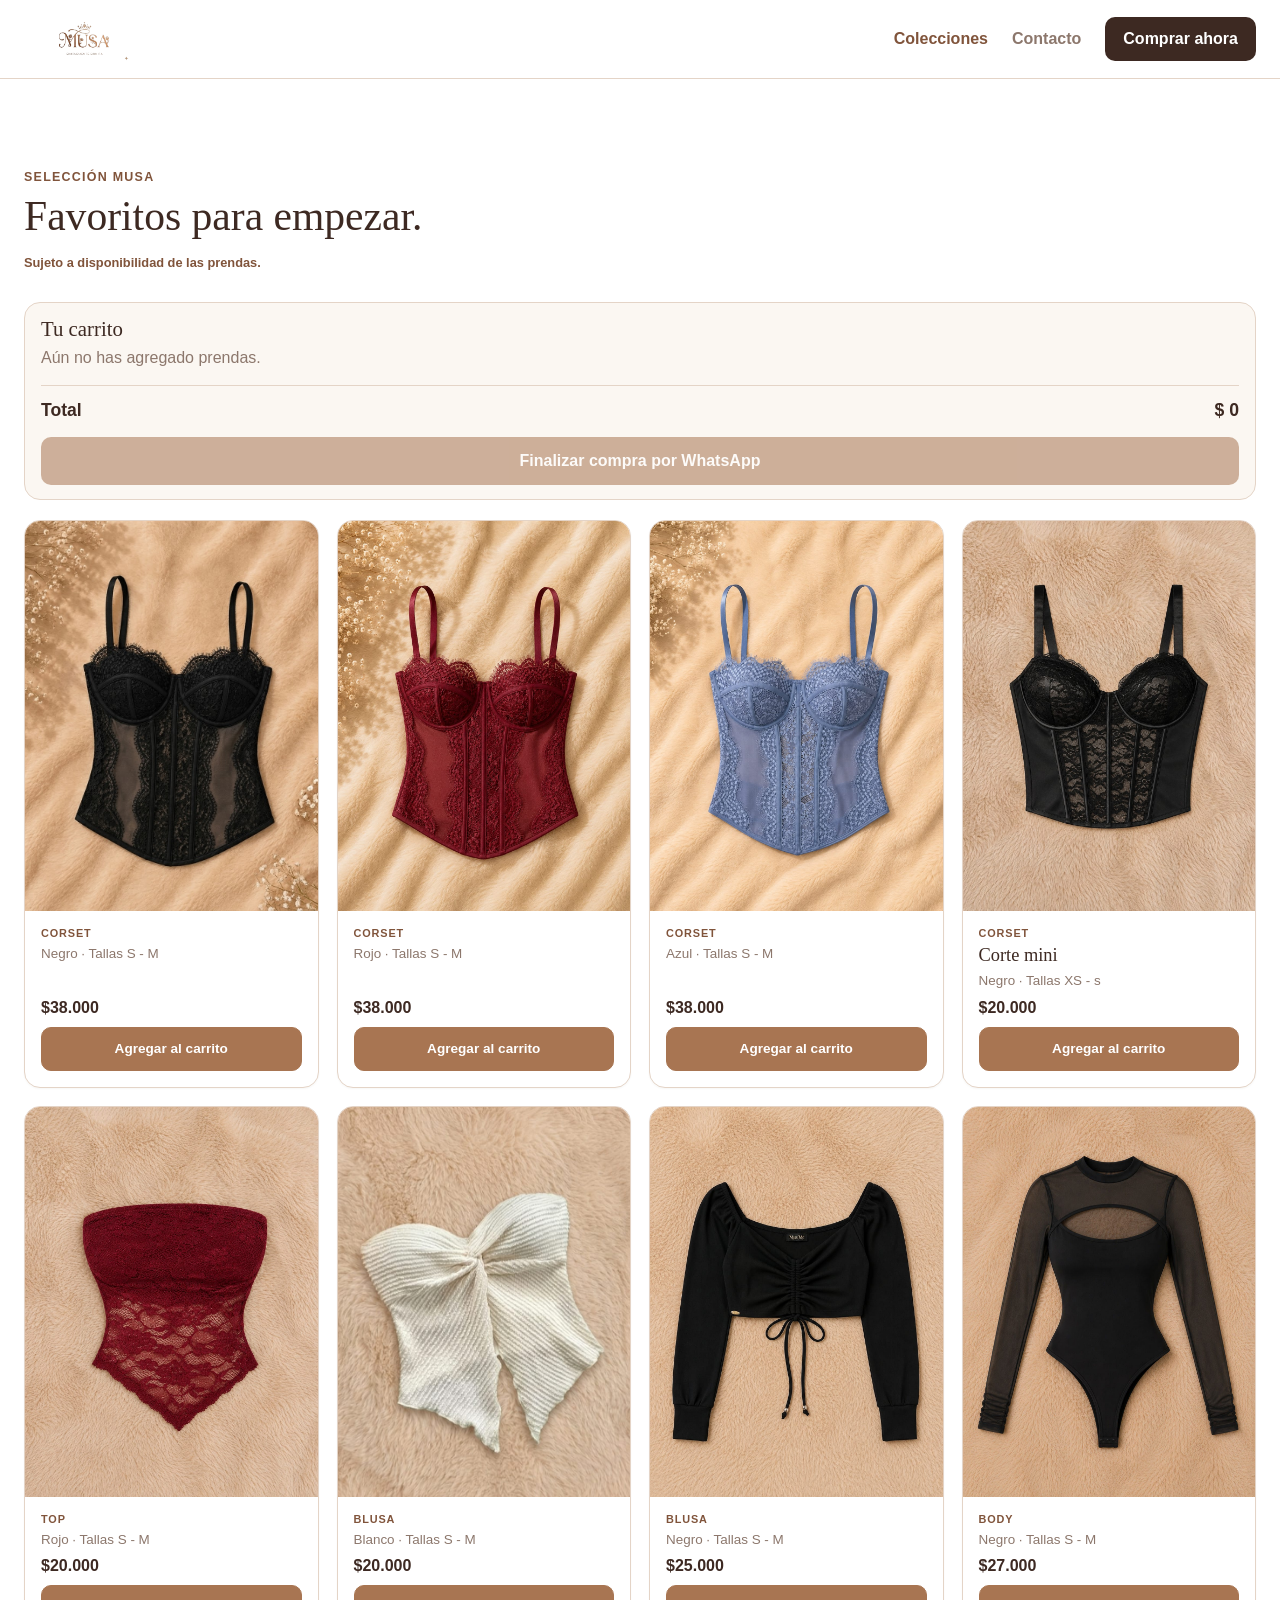
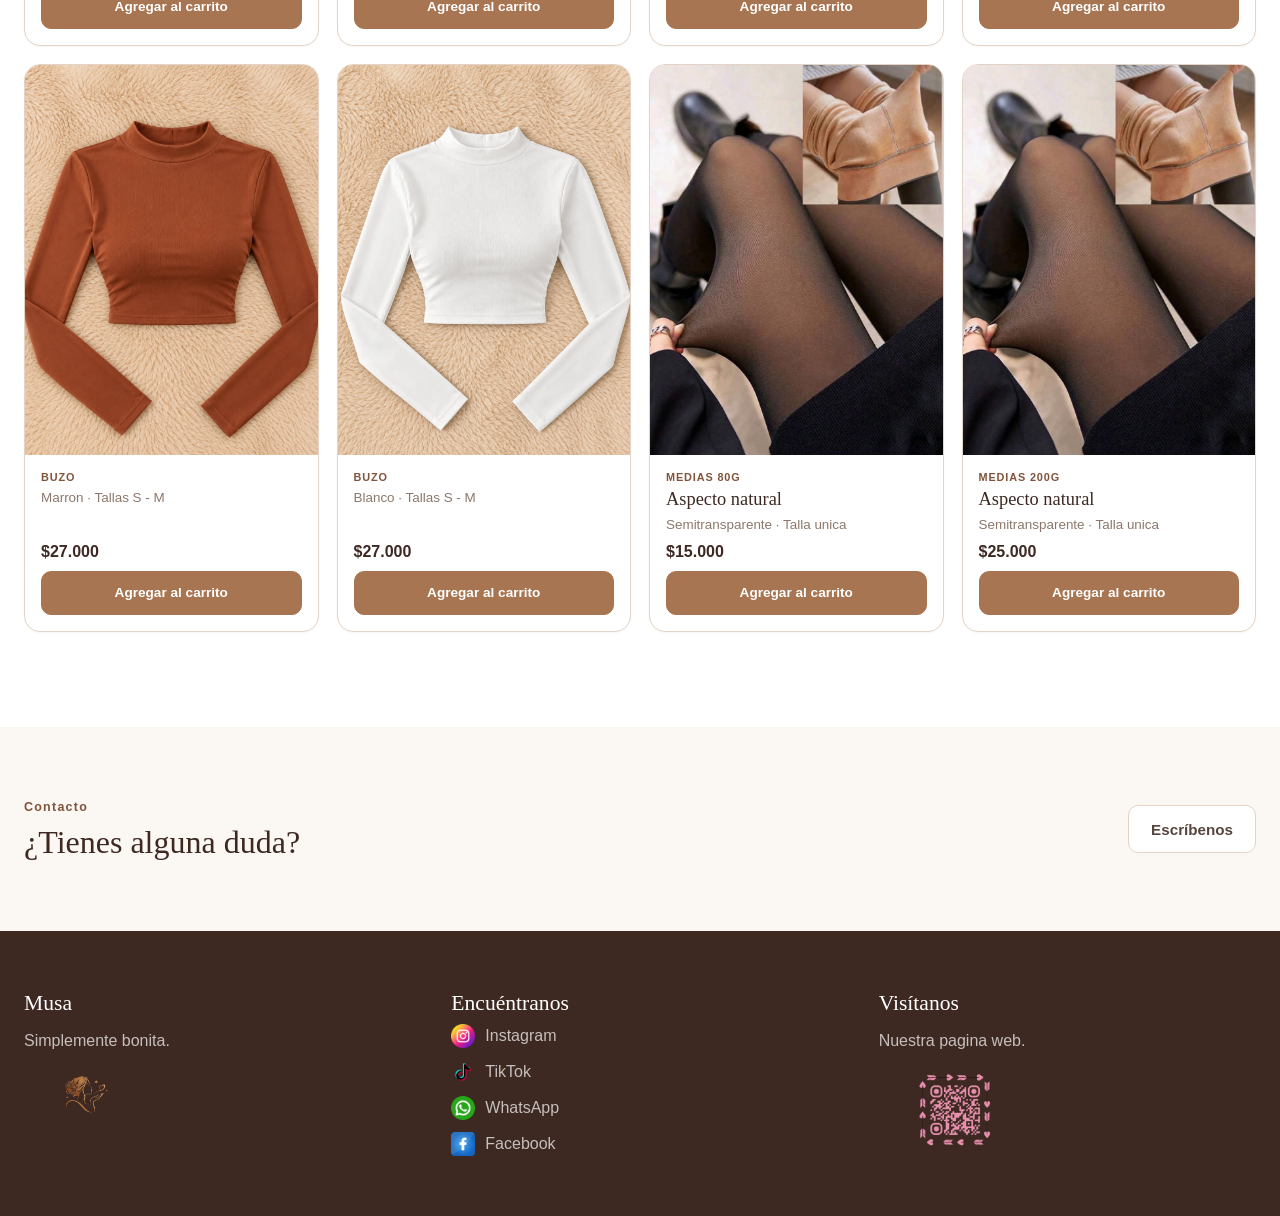
==== commit 97058241: "feat:Actualización de colecciones.html" ====
--- a/colecciones.html
+++ b/colecciones.html
@@ -25,21 +25,11 @@
     </header>
 
     <main>
-        <section class="collection-hero">
-            <div class="container collection-hero-inner">
-                <span class="eyebrow">COLECCIÓN 01 · MUSA</span>
-                <h1>Prendas que encuentran su lugar <span>en tu historia.</span></h1>
-                <p>Descubre piezas fáciles de combinar, hechas para acompañar tus planes y quedarse contigo mucho
-                    después de una temporada.</p>
-            </div>
-        </section>
-
         <section class="collection-content" id="destacados">
             <div class="container">
                 <header class="section-heading collection-heading">
                     <span class="section-label">SELECCIÓN MUSA</span>
                     <h2>Favoritos para empezar.</h2>
-                    <p>Colores suaves, siluetas versátiles y detalles que hacen especial lo cotidiano.</p>
                     <p><strong>Sujeto a disponibilidad de las prendas.</strong></p>
                 </header>
 
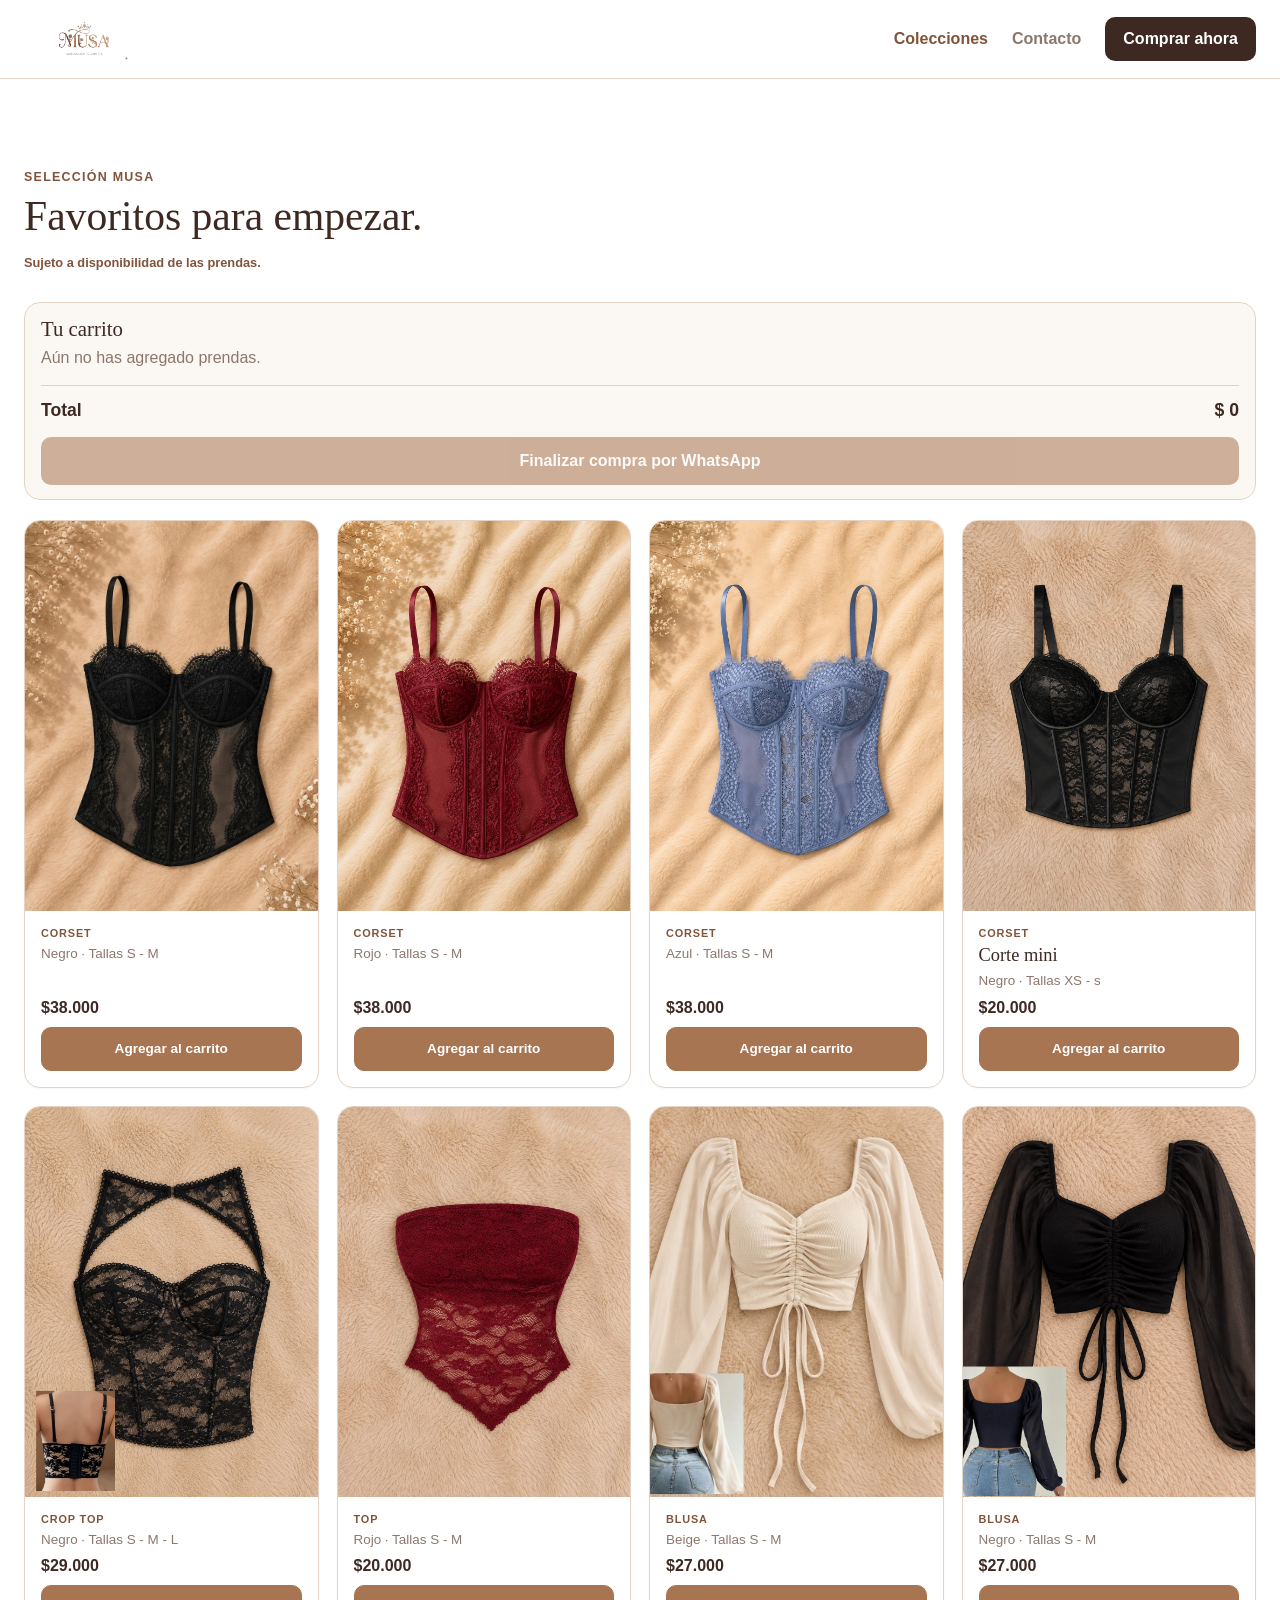
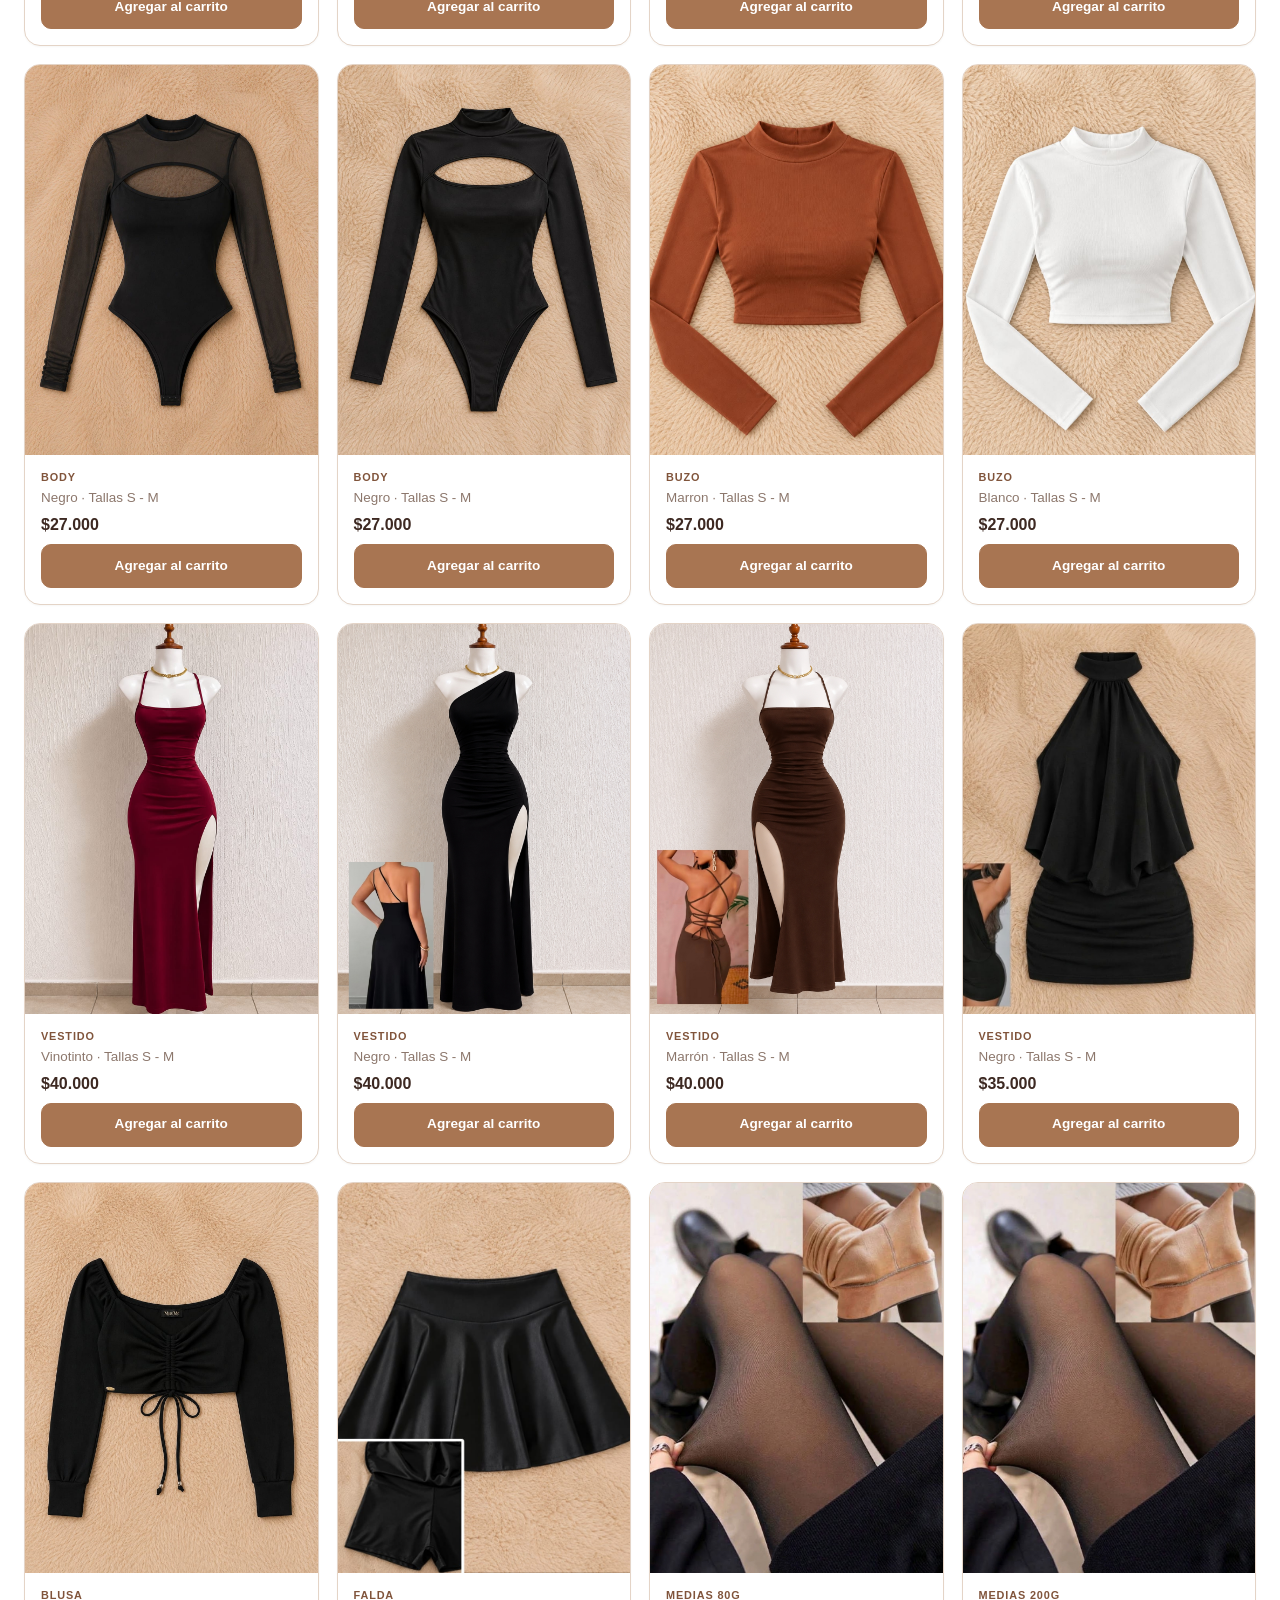
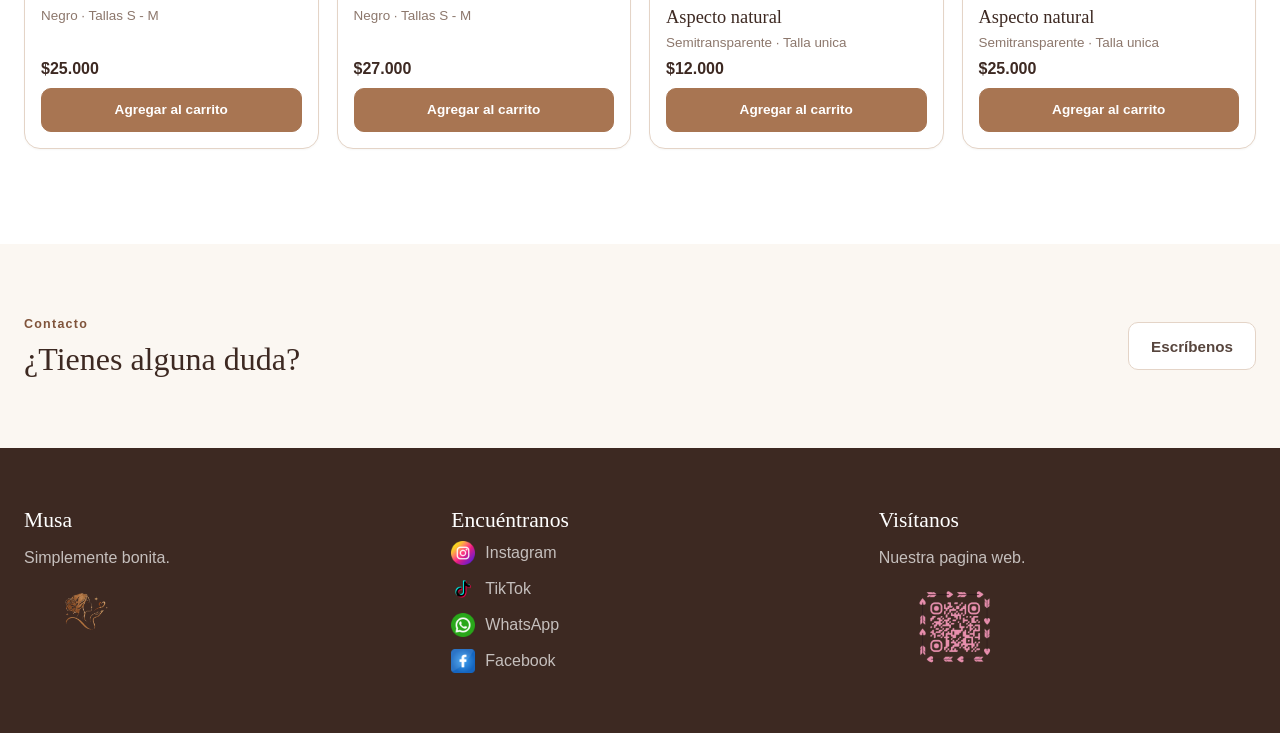
==== commit a8143e17: "feat: actualización catalogo 20/11/2026" ====
--- a/colecciones.html
+++ b/colecciones.html
@@ -95,6 +95,15 @@
                         </div>
                     </article>
 
+                    <article class="product-card">
+                        <div class="product-art"><img src="assets/cropTopNegro.jpeg" alt="Corset negro corto Musa"></div>
+                        <div class="product-info">
+                            <span class="product-type">Crop top</span>
+                            <h3></h3>
+                            <p>Negro · Tallas S - M - L</p>
+                            <strong>$29.000</strong>
+                        </div>
+                    </article>
 
                     <article class="product-card">
                         <div class="product-art"><img src="assets/topRojo.jpg" alt=""></div>
@@ -106,7 +115,7 @@
                         </div>
                     </article>
 
-                    <article class="product-card">
+                    <!-- <article class="product-card">
                         <div class="product-art"><img src="assets/blusaangel.jpg" alt="Blusa de cuerina Musa"></div>
                         <div class="product-info">
                             <span class="product-type">Blusa</span>
@@ -114,6 +123,141 @@
                             <p>Blanco · Tallas S - M</p>
                             <strong>$20.000</strong>
                         </div>
+                    </article> -->
+
+
+                    <!-- <article class="product-card">
+                        <div class="product-art"><img src="assets/blusaMarron.jpg" alt=""></div>
+                        <div class="product-info">
+                            <span class="product-type">Blusa</span>
+                            <h3></h3>
+                            <p>Marron · Tallas S - M </p>
+                            <strong>$25000</strong>
+                        </div>
+                    </article>
+
+                    <article class="product-card">
+                        <div class="product-art"><img src="assets/blusanegra.jpeg" alt=""></div>
+                        <div class="product-info">
+                            <span class="product-type">Blusa</span>
+                            <h3></h3>
+                            <p>Negro · Tallas S - M </p>
+                            <strong>$25000</strong>
+                        </div>
+                    </article> -->
+
+                    <article class="product-card">
+                        <div class="product-art"><img src="assets/blusaBeige.jpg" alt=""></div>
+                        <div class="product-info">
+                            <span class="product-type">Blusa</span>
+                            <h3></h3>
+                            <p>Beige · Tallas S - M </p>
+                            <strong>$27.000</strong>
+                        </div>
+                    </article>
+
+                    <article class="product-card">
+                        <div class="product-art"><img src="assets/blusaCordonNegra.jpeg" alt=""></div>
+                        <div class="product-info">
+                            <span class="product-type">Blusa</span>
+                            <h3></h3>
+                            <p>Negro · Tallas S - M </p>
+                            <strong>$27.000</strong>
+                        </div>
+                    </article>
+
+                    <article class="product-card">
+                        <div class="product-art"><img src="assets/bodynegro.jpeg" alt=""></div>
+                        <div class="product-info">
+                            <span class="product-type">Body</span>
+                            <h3></h3>
+                            <p>Negro · Tallas S - M </p>
+                            <strong>$27.000</strong>
+                        </div>
+                    </article>
+
+                    <article class="product-card">
+                        <div class="product-art"><img src="assets/bodynegro2.jpg" alt=""></div>
+                        <div class="product-info">
+                            <span class="product-type">Body</span>
+                            <h3></h3>
+                            <p>Negro · Tallas S - M </p>
+                            <strong>$27.000</strong>
+                        </div>
+                    </article>
+
+                    <!-- <article class="product-card">
+                        <div class="product-art"><img src="assets/faldaCuerina.jpg" alt=""></div>
+                        <div class="product-info">
+                            <span class="product-type">Falda</span>
+                            <h3></h3>
+                            <p>Negro · Talla M </p>
+                            <strong>$26000</strong>
+                        </div>
+                    </article>-->
+
+                    
+                    
+
+                    <article class="product-card">
+                        <div class="product-art"><img src="assets/buzoCortoCuelloAltoMarron.jpg" alt=""></div>
+                        <div class="product-info">
+                            <span class="product-type">Buzo</span>
+                            <h3></h3>
+                            <p>Marron · Tallas S - M </p>
+                            <strong>$27.000</strong>
+                        </div>
+                    </article>
+
+                    <article class="product-card">
+                        <div class="product-art"><img src="assets/buzoCortoCuelloAltoBlanco.jpg" alt=""></div>
+                        <div class="product-info">
+                            <span class="product-type">Buzo</span>
+                            <h3></h3>
+                            <p>Blanco · Tallas S - M </p>
+                            <strong>$27.000</strong>
+                        </div>
+                    </article>
+
+                    <article class="product-card">
+                        <div class="product-art"><img src="assets/vestidoVino.jpeg" alt=""></div>
+                        <div class="product-info">
+                            <span class="product-type">Vestido</span>
+                            <h3></h3>
+                            <p>Vinotinto · Tallas S - M </p>
+                            <strong>$40.000</strong>
+                        </div>
+                    </article>
+
+                    <article class="product-card">
+                        <div class="product-art"><img src="assets/vestidoNegroLargo.jpeg" alt=""></div>
+                        <div class="product-info">
+                            <span class="product-type">Vestido</span>
+                            <h3></h3>
+                            <p>Negro · Tallas S - M </p>
+                            <strong>$40.000</strong>
+                        </div>
+                    </article>
+
+                    <article class="product-card">
+                        <div class="product-art"><img src="assets/vestidoMarronLargo.jpeg" alt=""></div>
+                        <div class="product-info">
+                            <span class="product-type">Vestido</span>
+                            <h3></h3>
+                            <p>Marrón · Tallas S - M </p>
+                            <strong>$40.000</strong>
+                        </div>
+                    </article>
+
+
+                    <article class="product-card">
+                        <div class="product-art"><img src="assets/vestidoNegro.jpg" alt=""></div>
+                        <div class="product-info">
+                            <span class="product-type">Vestido</span>
+                            <h3></h3>
+                            <p>Negro · Tallas S - M </p>
+                            <strong>$35.000</strong>
+                        </div>
                     </article>
 
                     <article class="product-card">
@@ -126,97 +270,15 @@
                         </div>
                     </article>
 
-
-                    <!-- <article class="product-card">
-                        <div class="product-art"><img src="assets/blusaMarron.jpg" alt=""></div>
-                        <div class="product-info">
-                            <span class="product-type">Blusa</span>
-                            <h3></h3>
-                            <p>Marron · Tallas S - M </p>
-                            <strong>$25000</strong>
-                        </div>
-                    </article>
-
-                    <article class="product-card">
-                        <div class="product-art"><img src="assets/blusanegra.jpeg" alt=""></div>
-                        <div class="product-info">
-                            <span class="product-type">Blusa</span>
-                            <h3></h3>
-                            <p>Negro · Tallas S - M </p>
-                            <strong>$25000</strong>
-                        </div>
-                    </article> -->
-
-                    <!-- <article class="product-card">
-                        <div class="product-art"><img src="assets/blusaBeige.jpg" alt=""></div>
-                        <div class="product-info">
-                            <span class="product-type">Blusa</span>
-                            <h3></h3>
-                            <p>Beige · Tallas S - M </p>
-                            <strong>$27000</strong>
-                        </div>
-                    </article> -->
-
-                    <article class="product-card">
-                        <div class="product-art"><img src="assets/bodynegro.jpeg" alt=""></div>
-                        <div class="product-info">
-                            <span class="product-type">Body</span>
-                            <h3></h3>
-                            <p>Negro · Tallas S - M </p>
-                            <strong>$27.000</strong>
-                        </div>
-                    </article>
-
-                    <!-- <article class="product-card">
-                        <div class="product-art"><img src="assets/bodynegro2.jpg" alt=""></div>
-                        <div class="product-info">
-                            <span class="product-type">Body</span>
-                            <h3></h3>
-                            <p>Negro · Tallas S - M </p>
-                            <strong>$27000</strong>
-                        </div>
-                    </article> -->
-
-                    <!-- <article class="product-card">
-                        <div class="product-art"><img src="assets/faldaCuerina.jpg" alt=""></div>
+                    <article class="product-card">
+                        <div class="product-art"><img src="assets/faldaConShort.jpg" alt=""></div>
                         <div class="product-info">
                             <span class="product-type">Falda</span>
                             <h3></h3>
-                            <p>Negro · Talla M </p>
-                            <strong>$26000</strong>
-                        </div>
-                    </article>
-
-                    <article class="product-card">
-                        <div class="product-art"><img src="assets/faldaConShort.jpg" alt=""></div>
-                        <div class="product-info">
-                            <span class="product-type">Falda</span>
-                            <h3></h3>
-                            <p>Negro · Tallas S - M </p>
-                            <strong>$27000</strong>
-                        </div>
-                    </article> -->
-                    
-
-                    <article class="product-card">
-                        <div class="product-art"><img src="assets/buzoCortoCuelloAltoMarron.jpg" alt=""></div>
-                        <div class="product-info">
-                            <span class="product-type">Buzo</span>
-                            <h3></h3>
-                            <p>Marron · Tallas S - M </p>
-                            <strong>$27.000</strong>
-                        </div>
-                    </article>
-
-                    <article class="product-card">
-                        <div class="product-art"><img src="assets/buzoCortoCuelloAltoBlanco.jpg" alt=""></div>
-                        <div class="product-info">
-                            <span class="product-type">Buzo</span>
-                            <h3></h3>
-                            <p>Blanco · Tallas S - M </p>
-                            <strong>$27.000</strong>
-                        </div>
-                    </article>
+                            <p>Negro · Tallas S - M </p>
+                            <strong>$27.000</strong>
+                        </div>
+                    </article> 
 
 
                     <article class="product-card">
@@ -225,7 +287,7 @@
                             <span class="product-type">Medias 80g</span>
                             <h3>Aspecto natural</h3>
                             <p>Semitransparente · Talla unica</p>
-                            <strong>$15.000</strong>
+                            <strong>$12.000</strong>
                         </div>
                     </article>
 
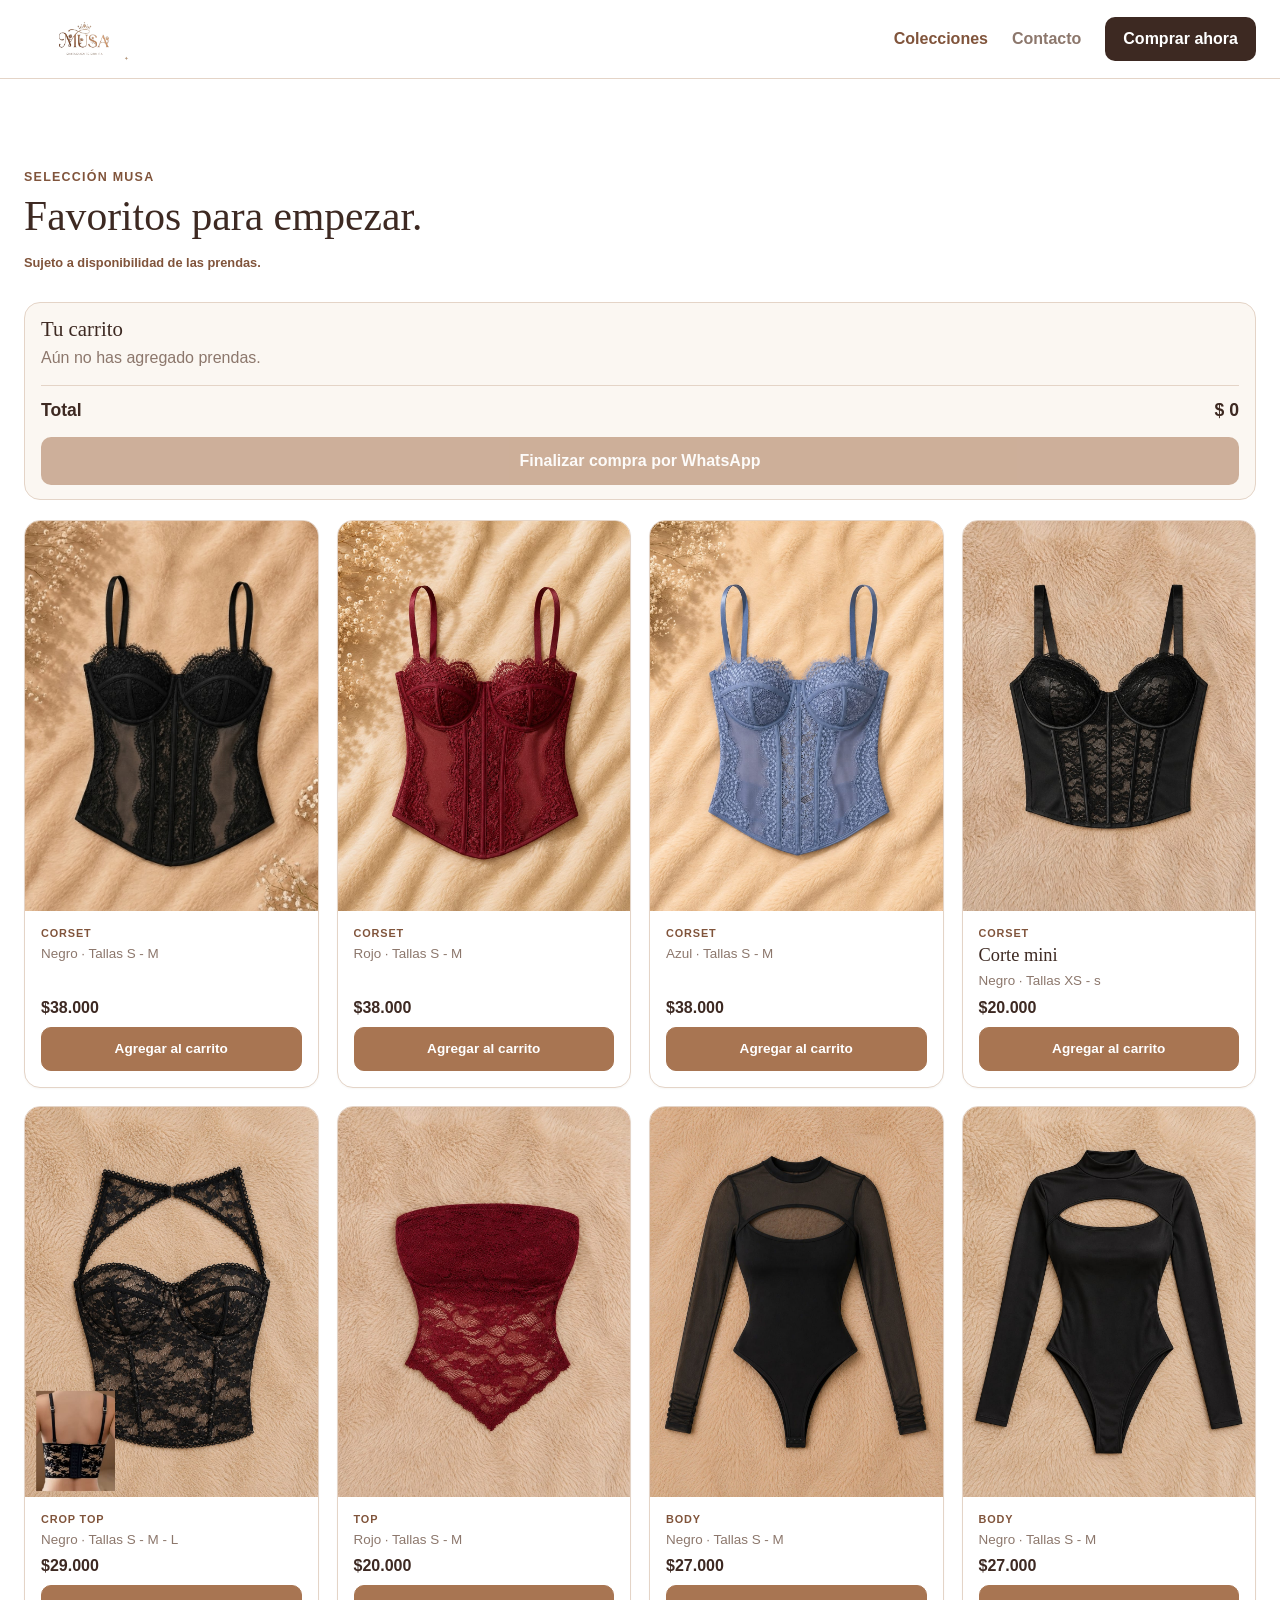
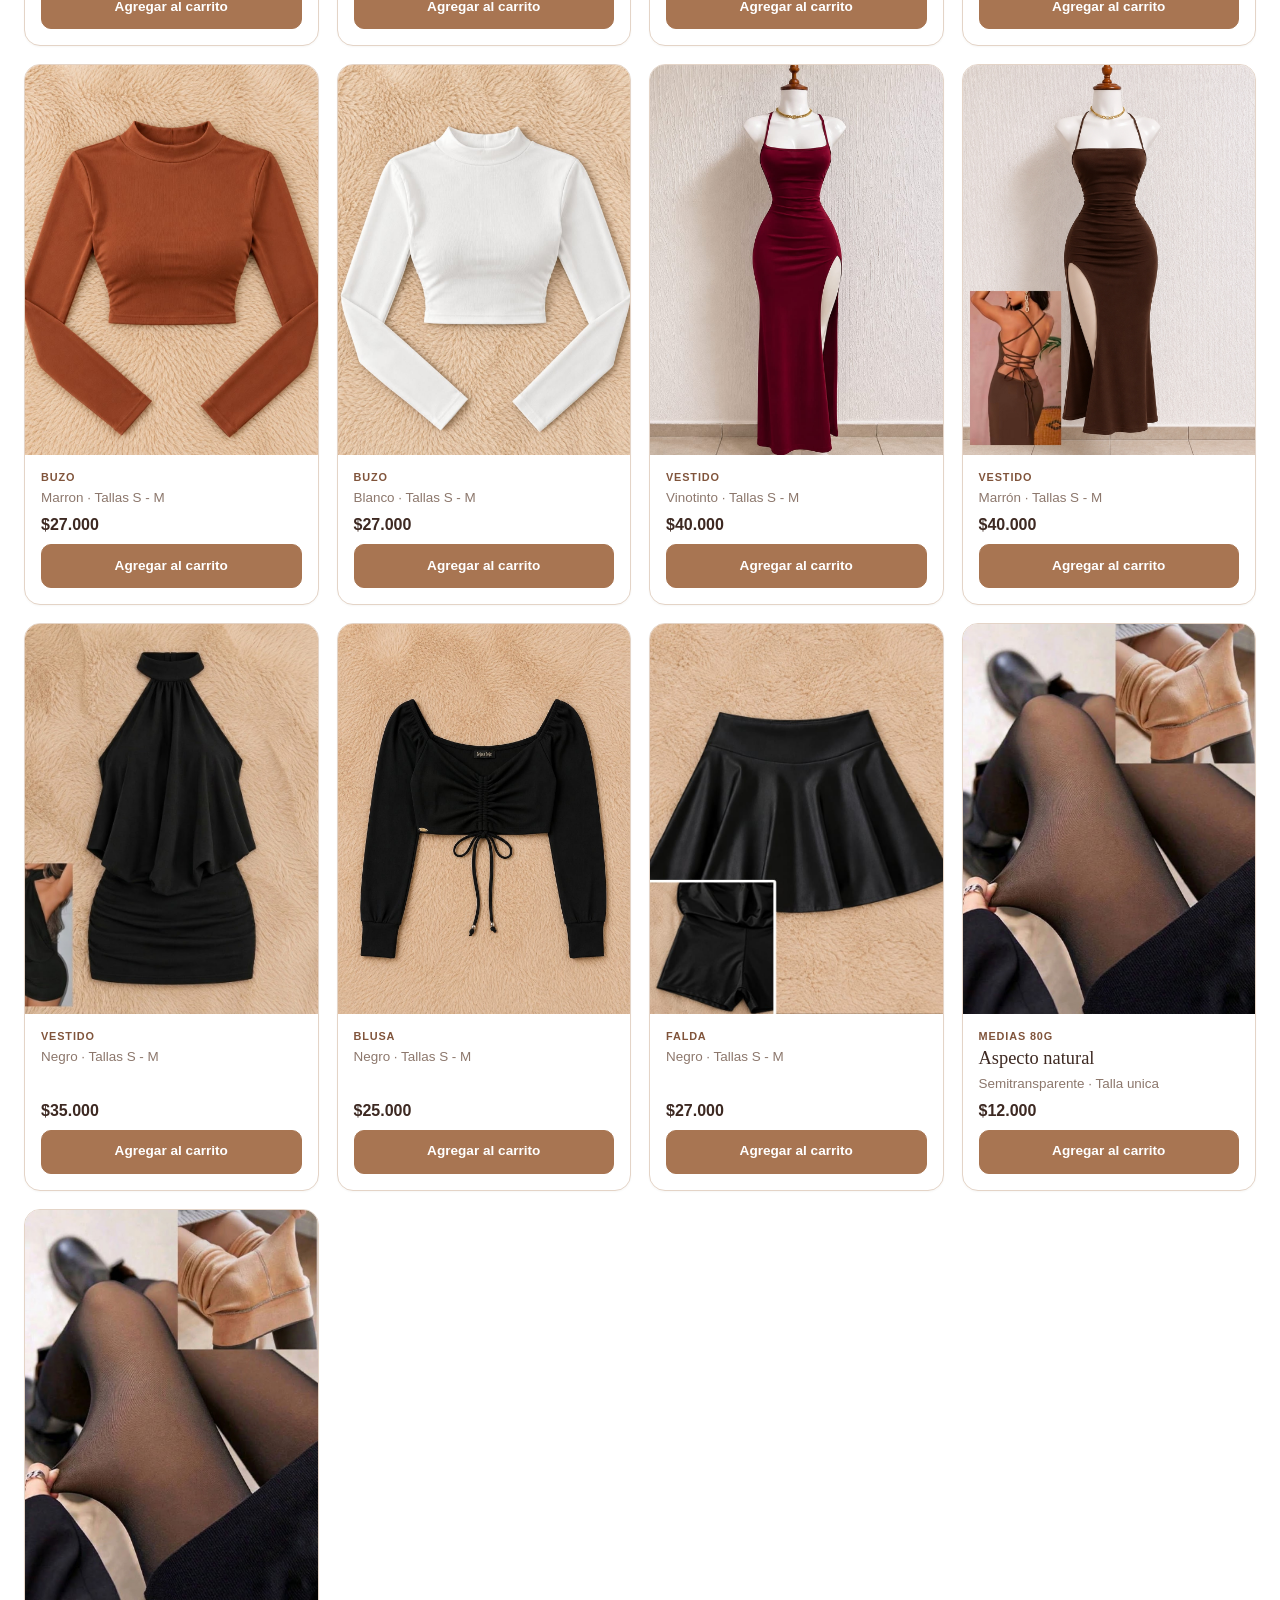
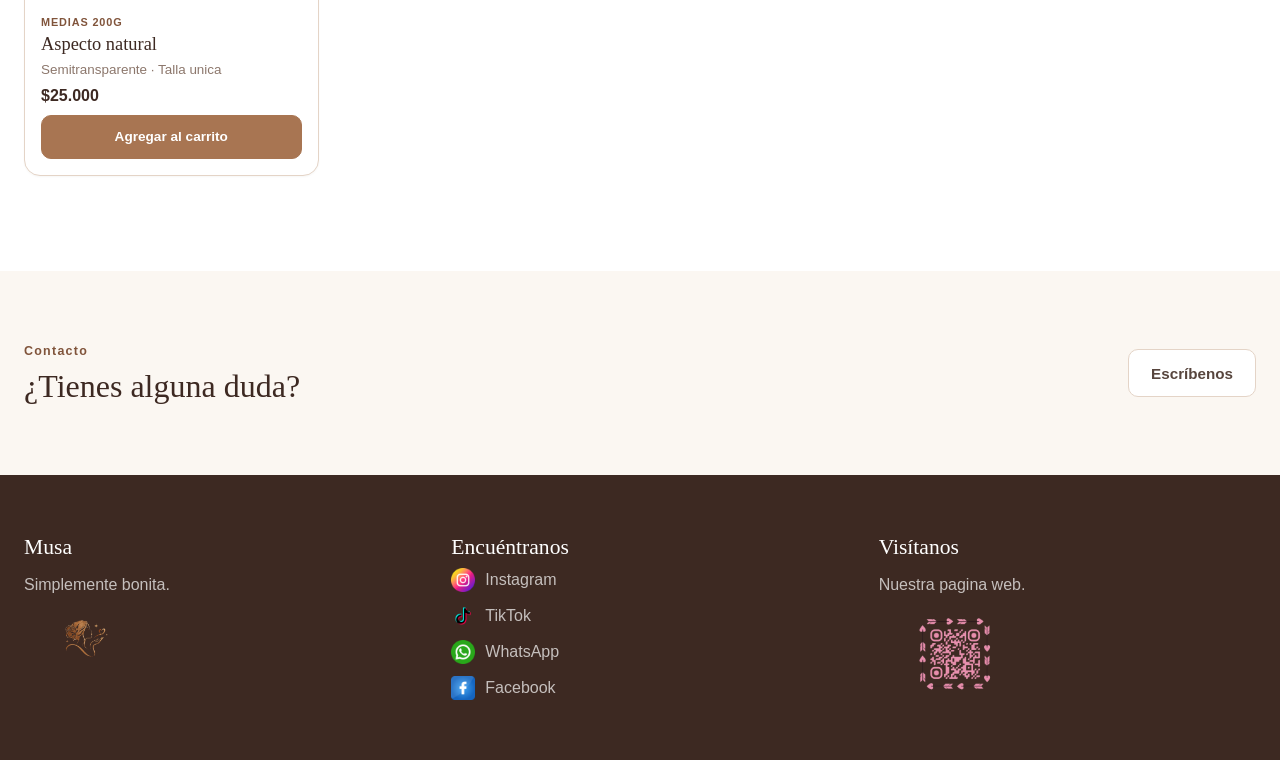
==== commit 940cb156: "feat: actualizacion catalogo 21/11/2026" ====
--- a/colecciones.html
+++ b/colecciones.html
@@ -146,7 +146,7 @@
                         </div>
                     </article> -->
 
-                    <article class="product-card">
+                    <!-- <article class="product-card">
                         <div class="product-art"><img src="assets/blusaBeige.jpg" alt=""></div>
                         <div class="product-info">
                             <span class="product-type">Blusa</span>
@@ -164,7 +164,7 @@
                             <p>Negro · Tallas S - M </p>
                             <strong>$27.000</strong>
                         </div>
-                    </article>
+                    </article> -->
 
                     <article class="product-card">
                         <div class="product-art"><img src="assets/bodynegro.jpeg" alt=""></div>
@@ -229,7 +229,7 @@
                         </div>
                     </article>
 
-                    <article class="product-card">
+                    <!-- <article class="product-card">
                         <div class="product-art"><img src="assets/vestidoNegroLargo.jpeg" alt=""></div>
                         <div class="product-info">
                             <span class="product-type">Vestido</span>
@@ -237,7 +237,7 @@
                             <p>Negro · Tallas S - M </p>
                             <strong>$40.000</strong>
                         </div>
-                    </article>
+                    </article> -->
 
                     <article class="product-card">
                         <div class="product-art"><img src="assets/vestidoMarronLargo.jpeg" alt=""></div>
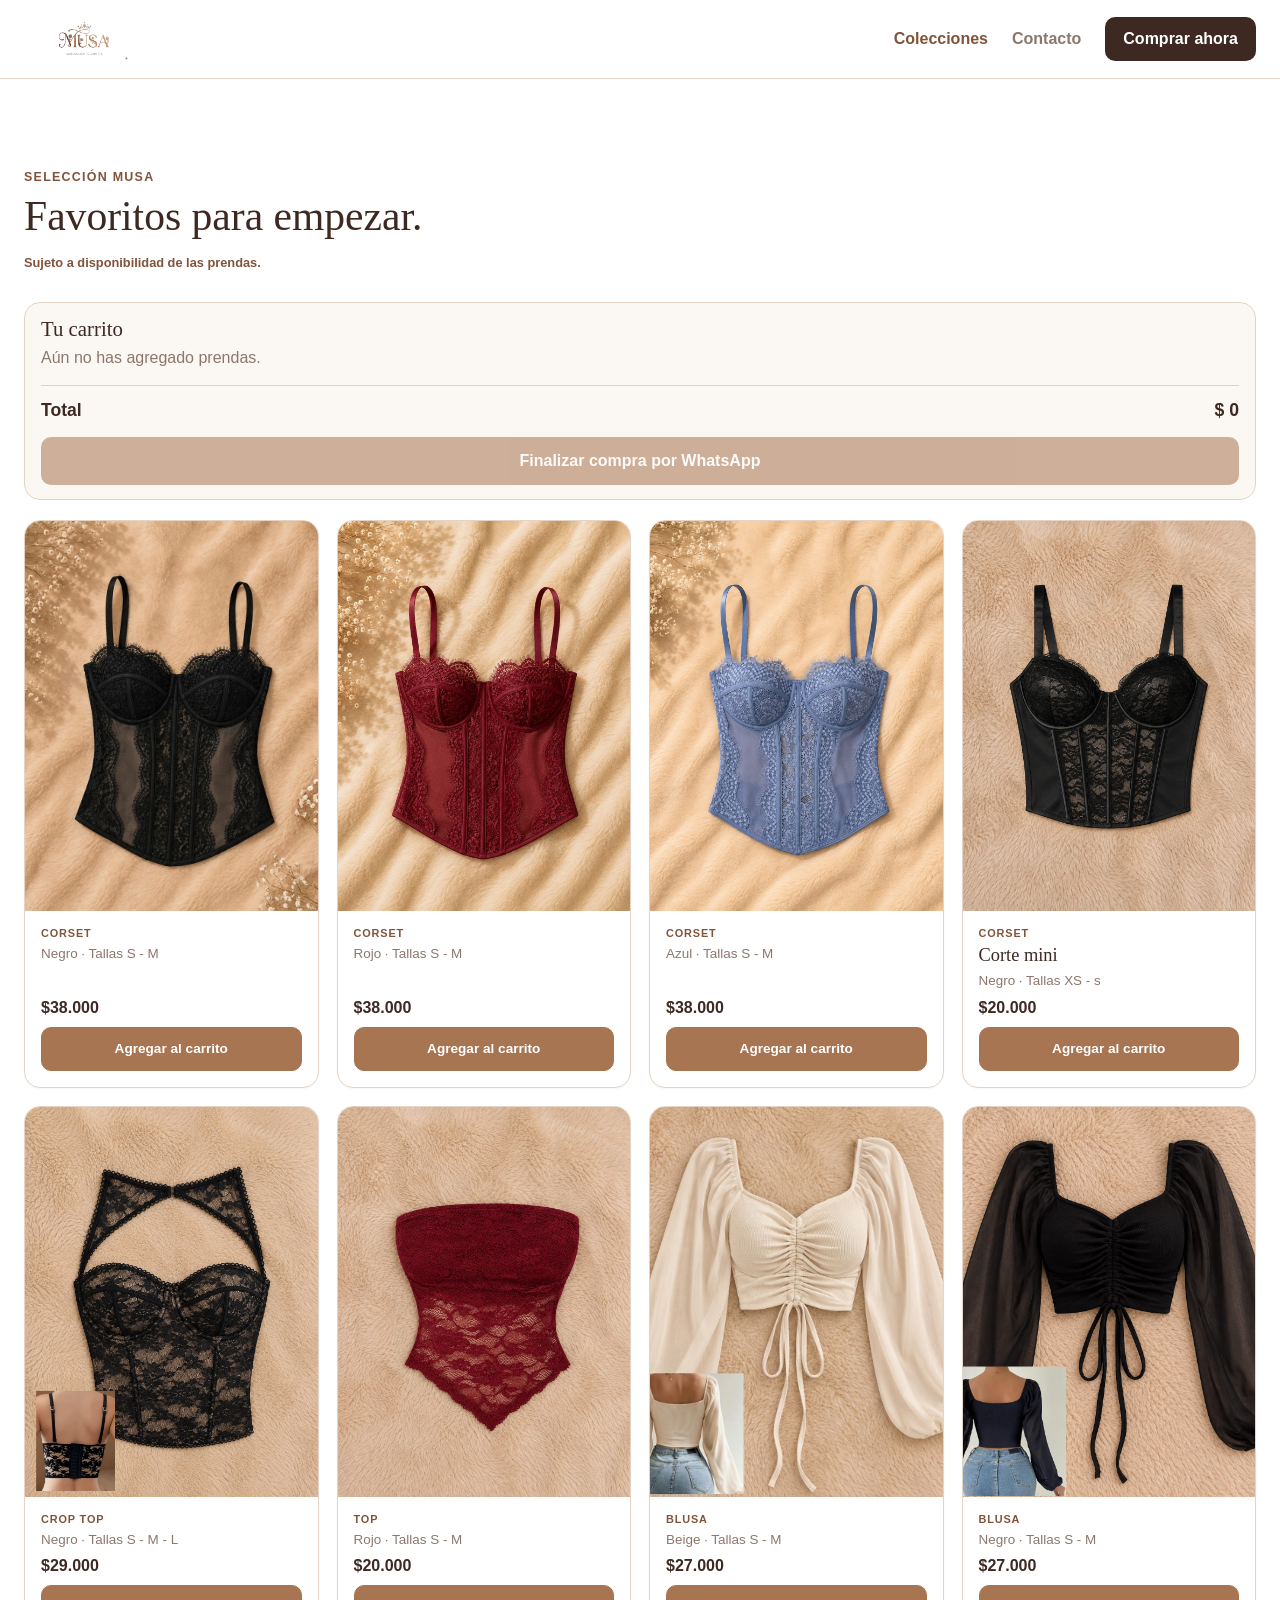
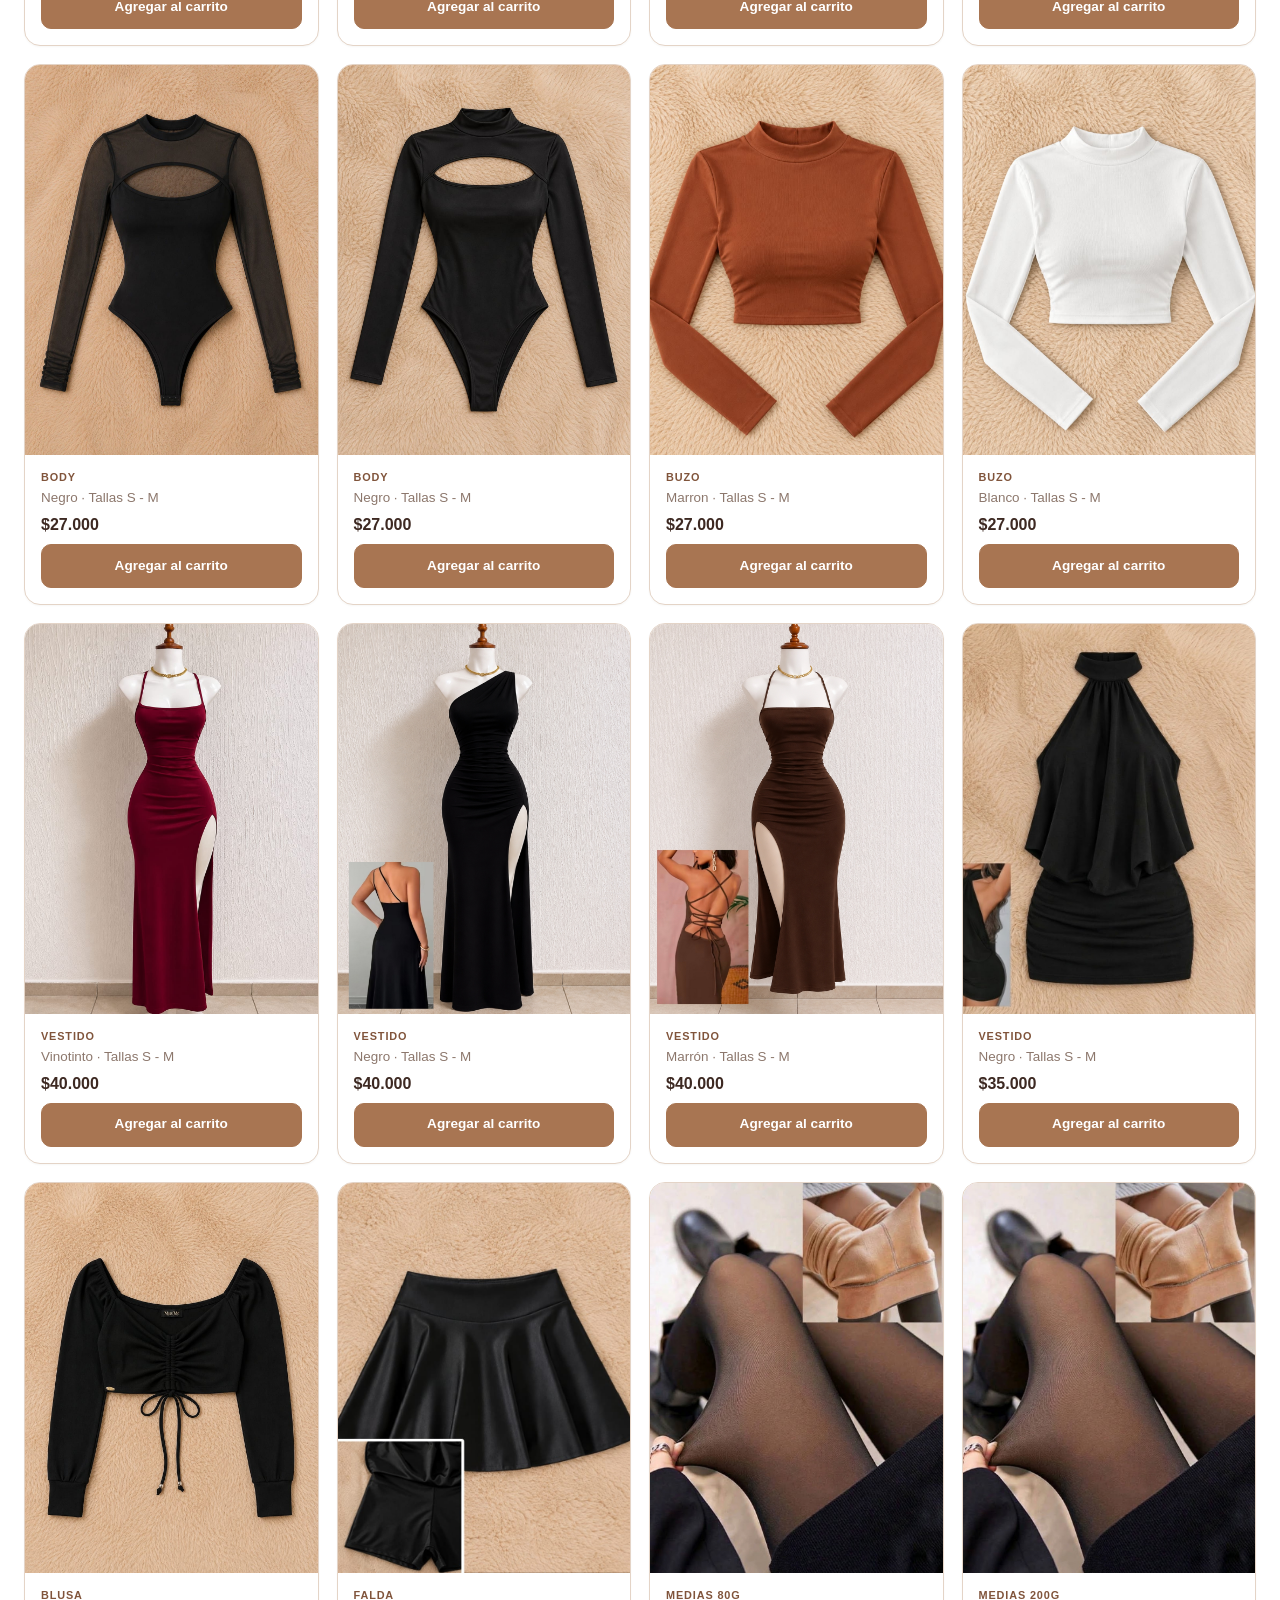
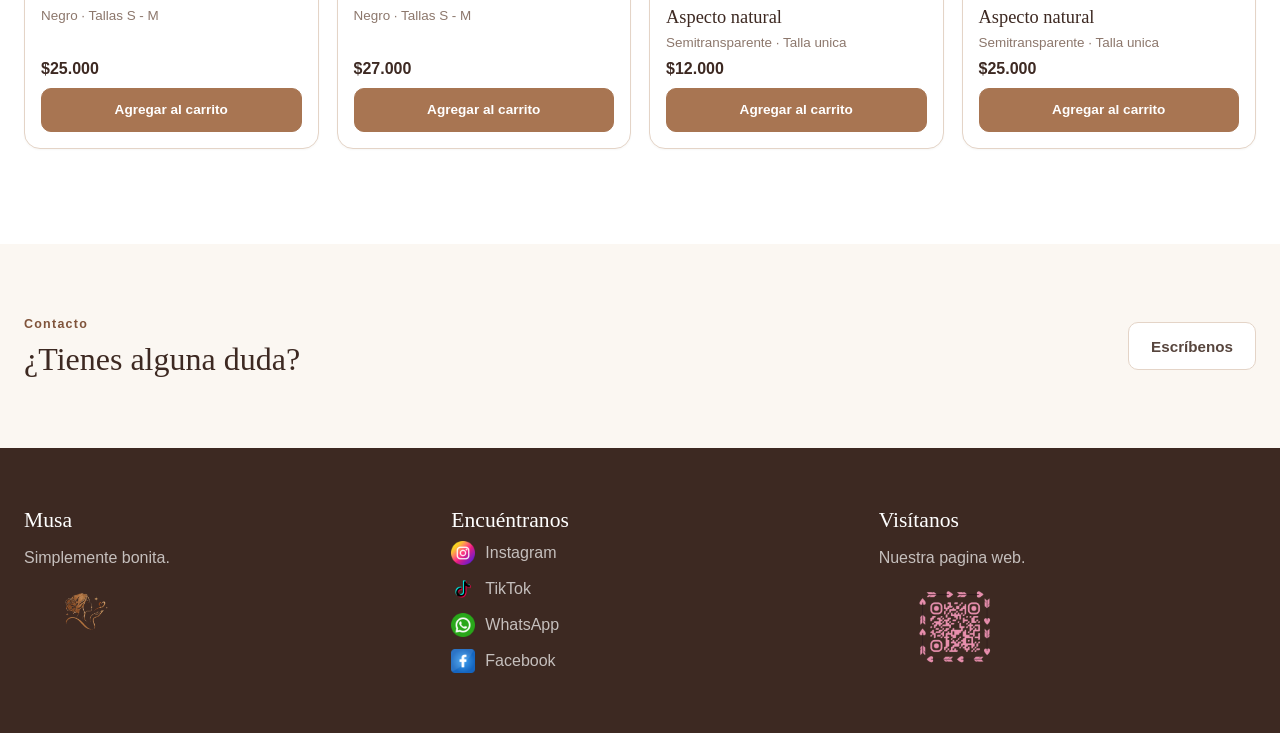
==== commit c7c64dfd: "feat:Actualización catalogo 28/11/20262" ====
--- a/colecciones.html
+++ b/colecciones.html
@@ -146,7 +146,7 @@
                         </div>
                     </article> -->
 
-                    <!-- <article class="product-card">
+                    <article class="product-card">
                         <div class="product-art"><img src="assets/blusaBeige.jpg" alt=""></div>
                         <div class="product-info">
                             <span class="product-type">Blusa</span>
@@ -164,7 +164,7 @@
                             <p>Negro · Tallas S - M </p>
                             <strong>$27.000</strong>
                         </div>
-                    </article> -->
+                    </article>
 
                     <article class="product-card">
                         <div class="product-art"><img src="assets/bodynegro.jpeg" alt=""></div>
@@ -229,7 +229,7 @@
                         </div>
                     </article>
 
-                    <!-- <article class="product-card">
+                    <article class="product-card">
                         <div class="product-art"><img src="assets/vestidoNegroLargo.jpeg" alt=""></div>
                         <div class="product-info">
                             <span class="product-type">Vestido</span>
@@ -237,7 +237,7 @@
                             <p>Negro · Tallas S - M </p>
                             <strong>$40.000</strong>
                         </div>
-                    </article> -->
+                    </article>
 
                     <article class="product-card">
                         <div class="product-art"><img src="assets/vestidoMarronLargo.jpeg" alt=""></div>
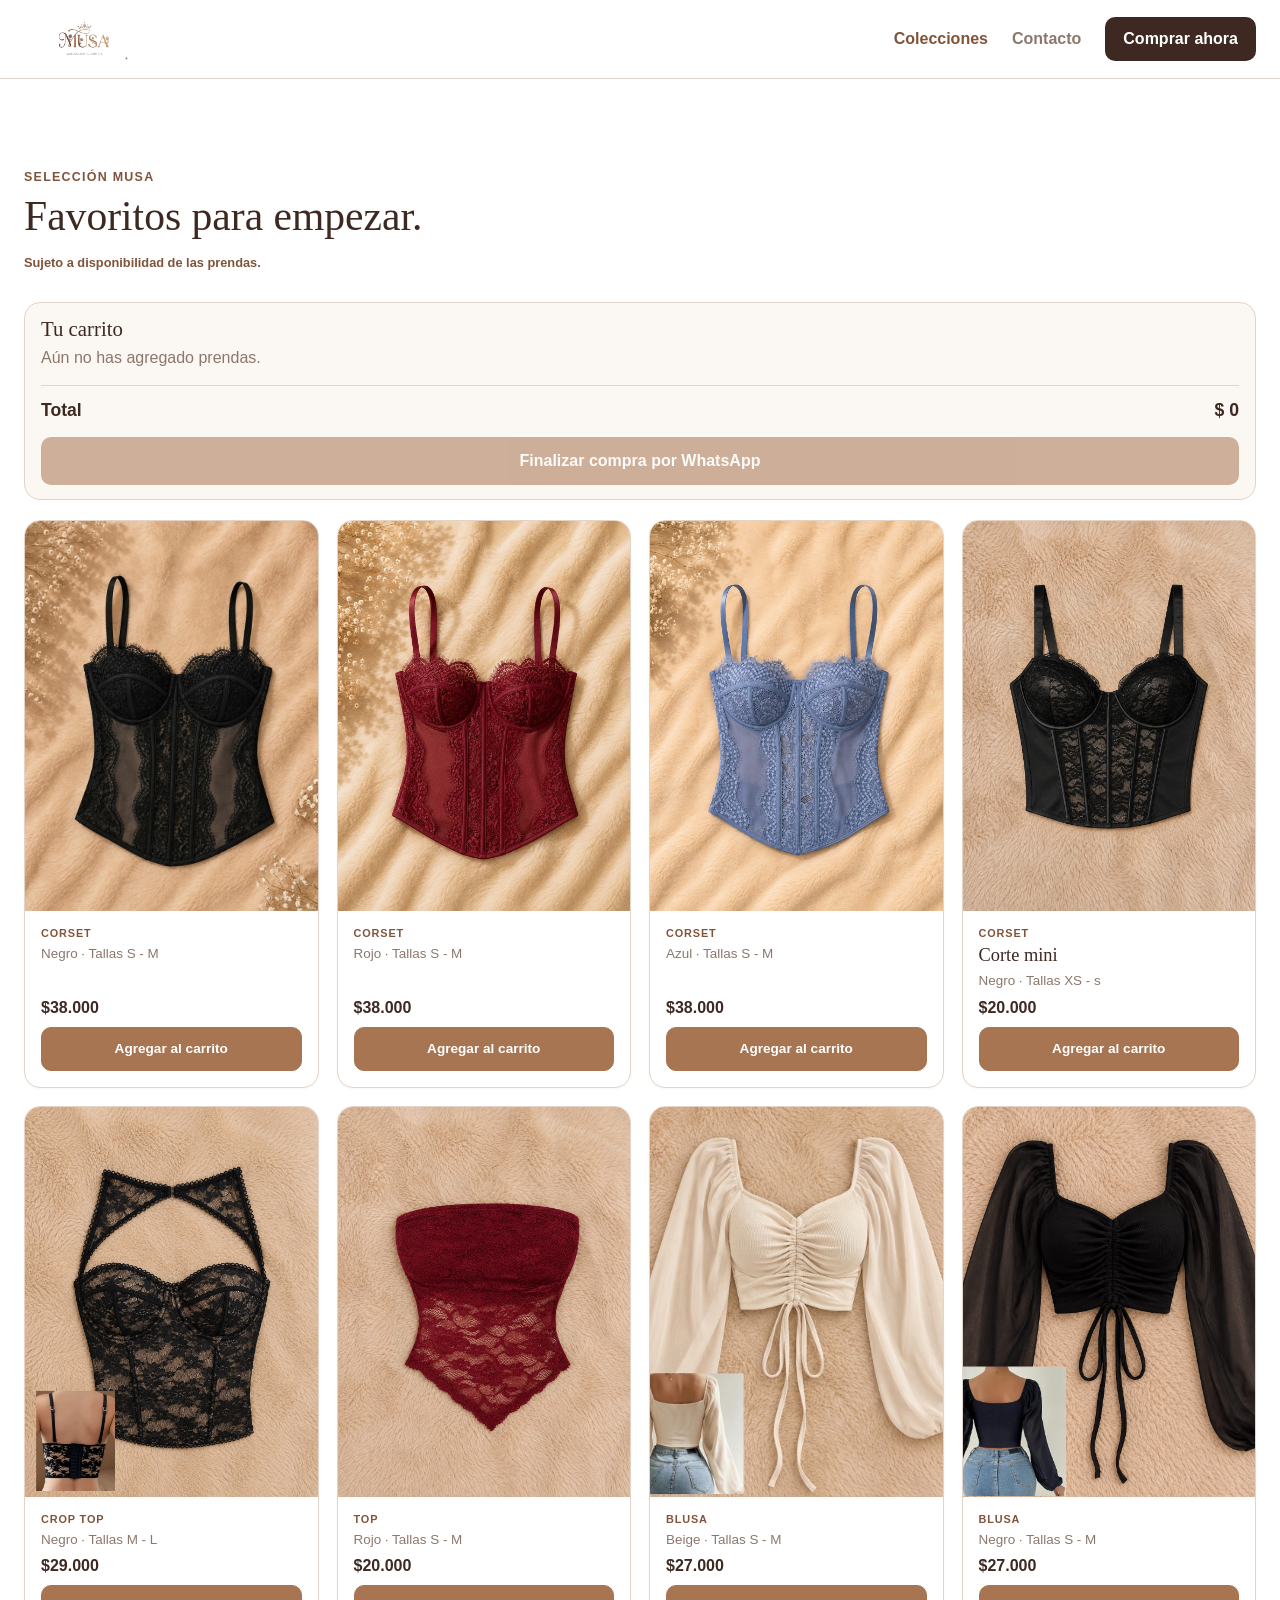
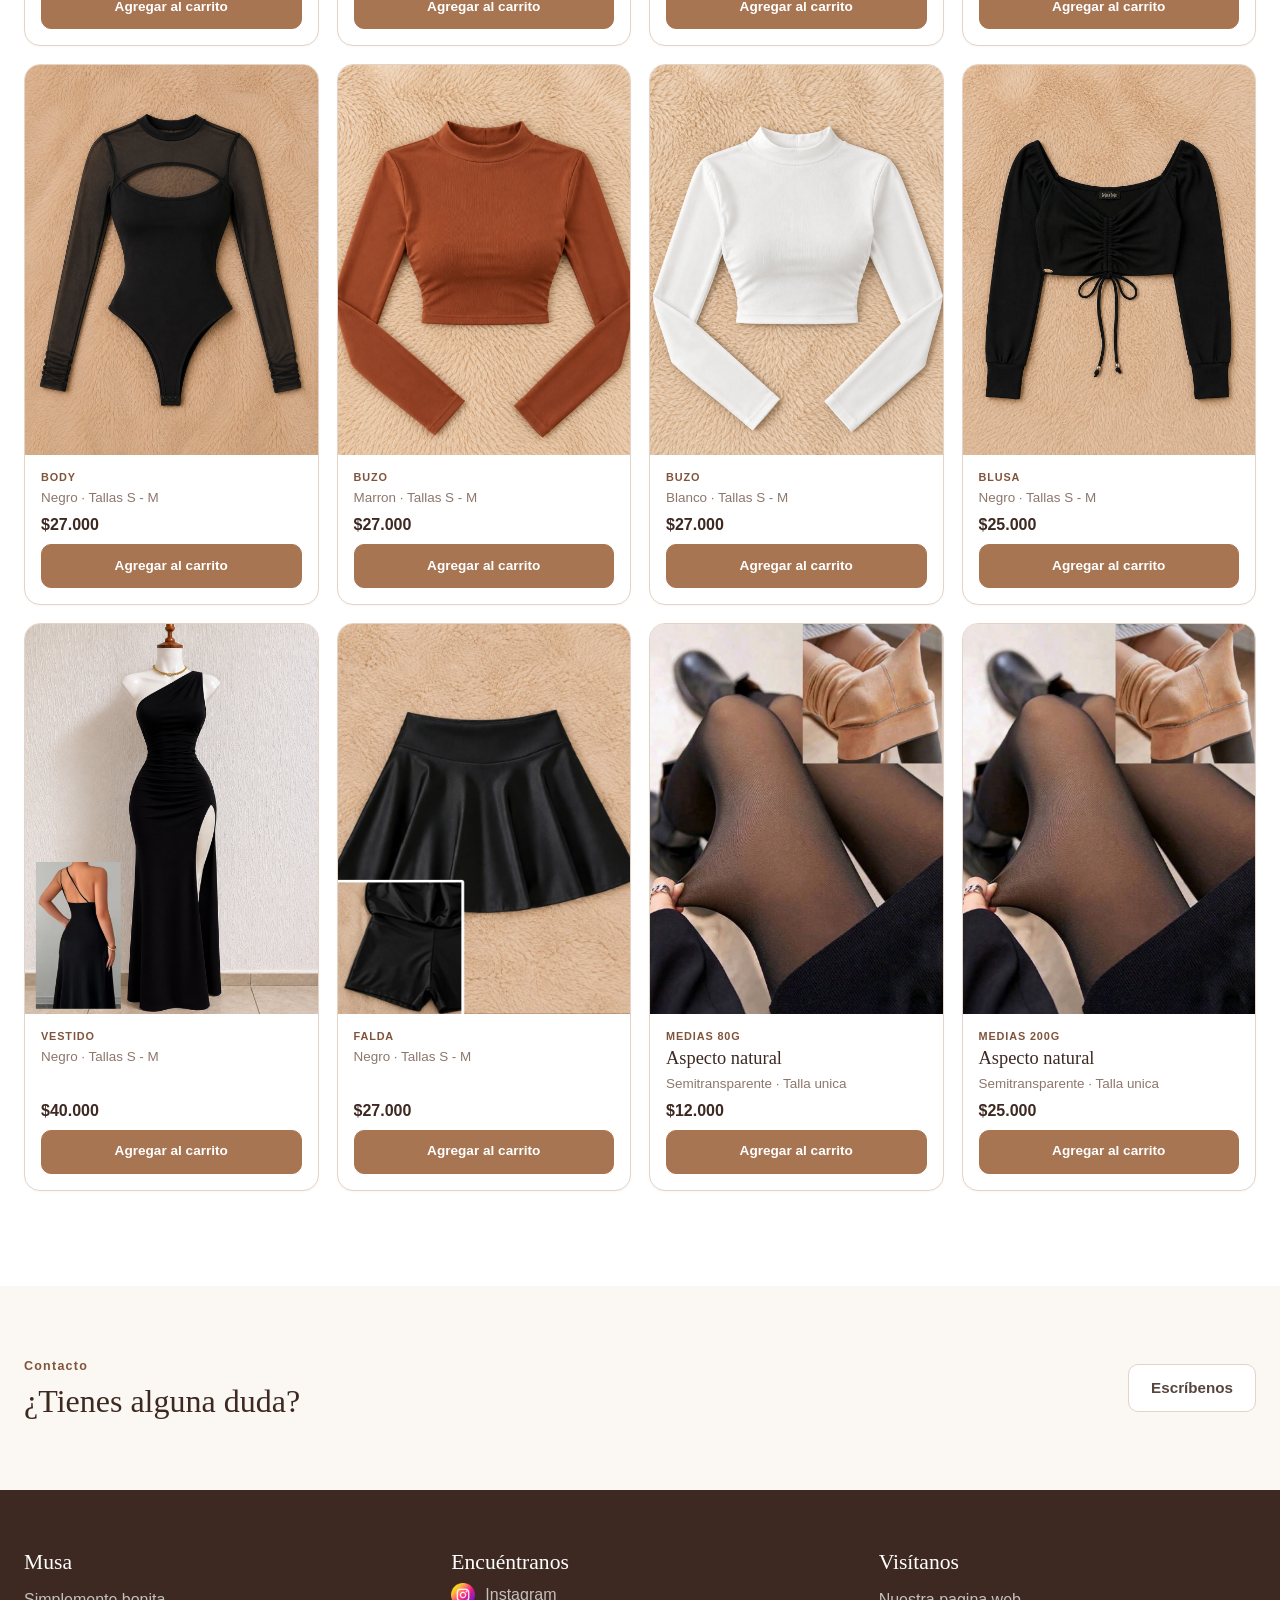
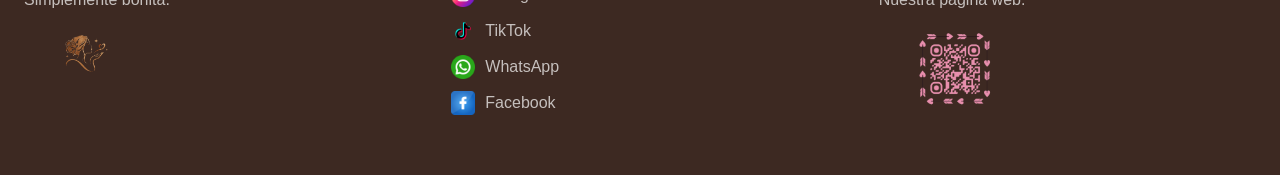
==== commit ffc5aa7b: "feat:Actualización2 28/11/2026" ====
--- a/colecciones.html
+++ b/colecciones.html
@@ -100,7 +100,7 @@
                         <div class="product-info">
                             <span class="product-type">Crop top</span>
                             <h3></h3>
-                            <p>Negro · Tallas S - M - L</p>
+                            <p>Negro · Tallas M - L</p>
                             <strong>$29.000</strong>
                         </div>
                     </article>
@@ -176,7 +176,7 @@
                         </div>
                     </article>
 
-                    <article class="product-card">
+                    <!-- <article class="product-card">
                         <div class="product-art"><img src="assets/bodynegro2.jpg" alt=""></div>
                         <div class="product-info">
                             <span class="product-type">Body</span>
@@ -184,7 +184,93 @@
                             <p>Negro · Tallas S - M </p>
                             <strong>$27.000</strong>
                         </div>
-                    </article>
+                    </article> -->
+
+                    
+
+                    
+                    
+
+                    <article class="product-card">
+                        <div class="product-art"><img src="assets/buzoCortoCuelloAltoMarron.jpg" alt=""></div>
+                        <div class="product-info">
+                            <span class="product-type">Buzo</span>
+                            <h3></h3>
+                            <p>Marron · Tallas S - M </p>
+                            <strong>$27.000</strong>
+                        </div>
+                    </article>
+
+                    <article class="product-card">
+                        <div class="product-art"><img src="assets/buzoCortoCuelloAltoBlanco.jpg" alt=""></div>
+                        <div class="product-info">
+                            <span class="product-type">Buzo</span>
+                            <h3></h3>
+                            <p>Blanco · Tallas S - M </p>
+                            <strong>$27.000</strong>
+                        </div>
+                    </article>
+
+                    <article class="product-card">
+                        <div class="product-art"><img src="assets/blusanegracorta.jpeg" alt="Blusa negra corta Musa"></div>
+                        <div class="product-info">
+                            <span class="product-type">Blusa</span>
+                            <h3></h3>
+                            <p>Negro · Tallas S - M</p>
+                            <strong>$25.000</strong>
+                        </div>
+                    </article>
+
+                    <!-- <article class="product-card">
+                        <div class="product-art"><img src="assets/vestidoVino.jpeg" alt=""></div>
+                        <div class="product-info">
+                            <span class="product-type">Vestido</span>
+                            <h3></h3>
+                            <p>Vinotinto · Tallas S - M </p>
+                            <strong>$40.000</strong>
+                        </div>
+                    </article> -->
+
+                    <article class="product-card">
+                        <div class="product-art"><img src="assets/vestidoNegroLargo.jpeg" alt=""></div>
+                        <div class="product-info">
+                            <span class="product-type">Vestido</span>
+                            <h3></h3>
+                            <p>Negro · Tallas S - M </p>
+                            <strong>$40.000</strong>
+                        </div>
+                    </article>
+
+                    <!-- <article class="product-card">
+                        <div class="product-art"><img src="assets/vestidoMarronLargo.jpeg" alt=""></div>
+                        <div class="product-info">
+                            <span class="product-type">Vestido</span>
+                            <h3></h3>
+                            <p>Marrón · Tallas S - M </p>
+                            <strong>$40.000</strong>
+                        </div>
+                    </article> -->
+
+
+                    <!-- <article class="product-card">
+                        <div class="product-art"><img src="assets/vestidoNegro.jpg" alt=""></div>
+                        <div class="product-info">
+                            <span class="product-type">Vestido</span>
+                            <h3></h3>
+                            <p>Negro · Tallas S - M </p>
+                            <strong>$35.000</strong>
+                        </div>
+                    </article> -->
+
+                    <article class="product-card">
+                        <div class="product-art"><img src="assets/faldaConShort.jpg" alt=""></div>
+                        <div class="product-info">
+                            <span class="product-type">Falda</span>
+                            <h3></h3>
+                            <p>Negro · Tallas S - M </p>
+                            <strong>$27.000</strong>
+                        </div>
+                    </article> 
 
                     <!-- <article class="product-card">
                         <div class="product-art"><img src="assets/faldaCuerina.jpg" alt=""></div>
@@ -194,91 +280,7 @@
                             <p>Negro · Talla M </p>
                             <strong>$26000</strong>
                         </div>
-                    </article>-->
-
-                    
-                    
-
-                    <article class="product-card">
-                        <div class="product-art"><img src="assets/buzoCortoCuelloAltoMarron.jpg" alt=""></div>
-                        <div class="product-info">
-                            <span class="product-type">Buzo</span>
-                            <h3></h3>
-                            <p>Marron · Tallas S - M </p>
-                            <strong>$27.000</strong>
-                        </div>
-                    </article>
-
-                    <article class="product-card">
-                        <div class="product-art"><img src="assets/buzoCortoCuelloAltoBlanco.jpg" alt=""></div>
-                        <div class="product-info">
-                            <span class="product-type">Buzo</span>
-                            <h3></h3>
-                            <p>Blanco · Tallas S - M </p>
-                            <strong>$27.000</strong>
-                        </div>
-                    </article>
-
-                    <article class="product-card">
-                        <div class="product-art"><img src="assets/vestidoVino.jpeg" alt=""></div>
-                        <div class="product-info">
-                            <span class="product-type">Vestido</span>
-                            <h3></h3>
-                            <p>Vinotinto · Tallas S - M </p>
-                            <strong>$40.000</strong>
-                        </div>
-                    </article>
-
-                    <article class="product-card">
-                        <div class="product-art"><img src="assets/vestidoNegroLargo.jpeg" alt=""></div>
-                        <div class="product-info">
-                            <span class="product-type">Vestido</span>
-                            <h3></h3>
-                            <p>Negro · Tallas S - M </p>
-                            <strong>$40.000</strong>
-                        </div>
-                    </article>
-
-                    <article class="product-card">
-                        <div class="product-art"><img src="assets/vestidoMarronLargo.jpeg" alt=""></div>
-                        <div class="product-info">
-                            <span class="product-type">Vestido</span>
-                            <h3></h3>
-                            <p>Marrón · Tallas S - M </p>
-                            <strong>$40.000</strong>
-                        </div>
-                    </article>
-
-
-                    <article class="product-card">
-                        <div class="product-art"><img src="assets/vestidoNegro.jpg" alt=""></div>
-                        <div class="product-info">
-                            <span class="product-type">Vestido</span>
-                            <h3></h3>
-                            <p>Negro · Tallas S - M </p>
-                            <strong>$35.000</strong>
-                        </div>
-                    </article>
-
-                    <article class="product-card">
-                        <div class="product-art"><img src="assets/blusanegracorta.jpeg" alt="Blusa negra corta Musa"></div>
-                        <div class="product-info">
-                            <span class="product-type">Blusa</span>
-                            <h3></h3>
-                            <p>Negro · Tallas S - M</p>
-                            <strong>$25.000</strong>
-                        </div>
-                    </article>
-
-                    <article class="product-card">
-                        <div class="product-art"><img src="assets/faldaConShort.jpg" alt=""></div>
-                        <div class="product-info">
-                            <span class="product-type">Falda</span>
-                            <h3></h3>
-                            <p>Negro · Tallas S - M </p>
-                            <strong>$27.000</strong>
-                        </div>
-                    </article> 
+                    </article> -->
 
 
                     <article class="product-card">
